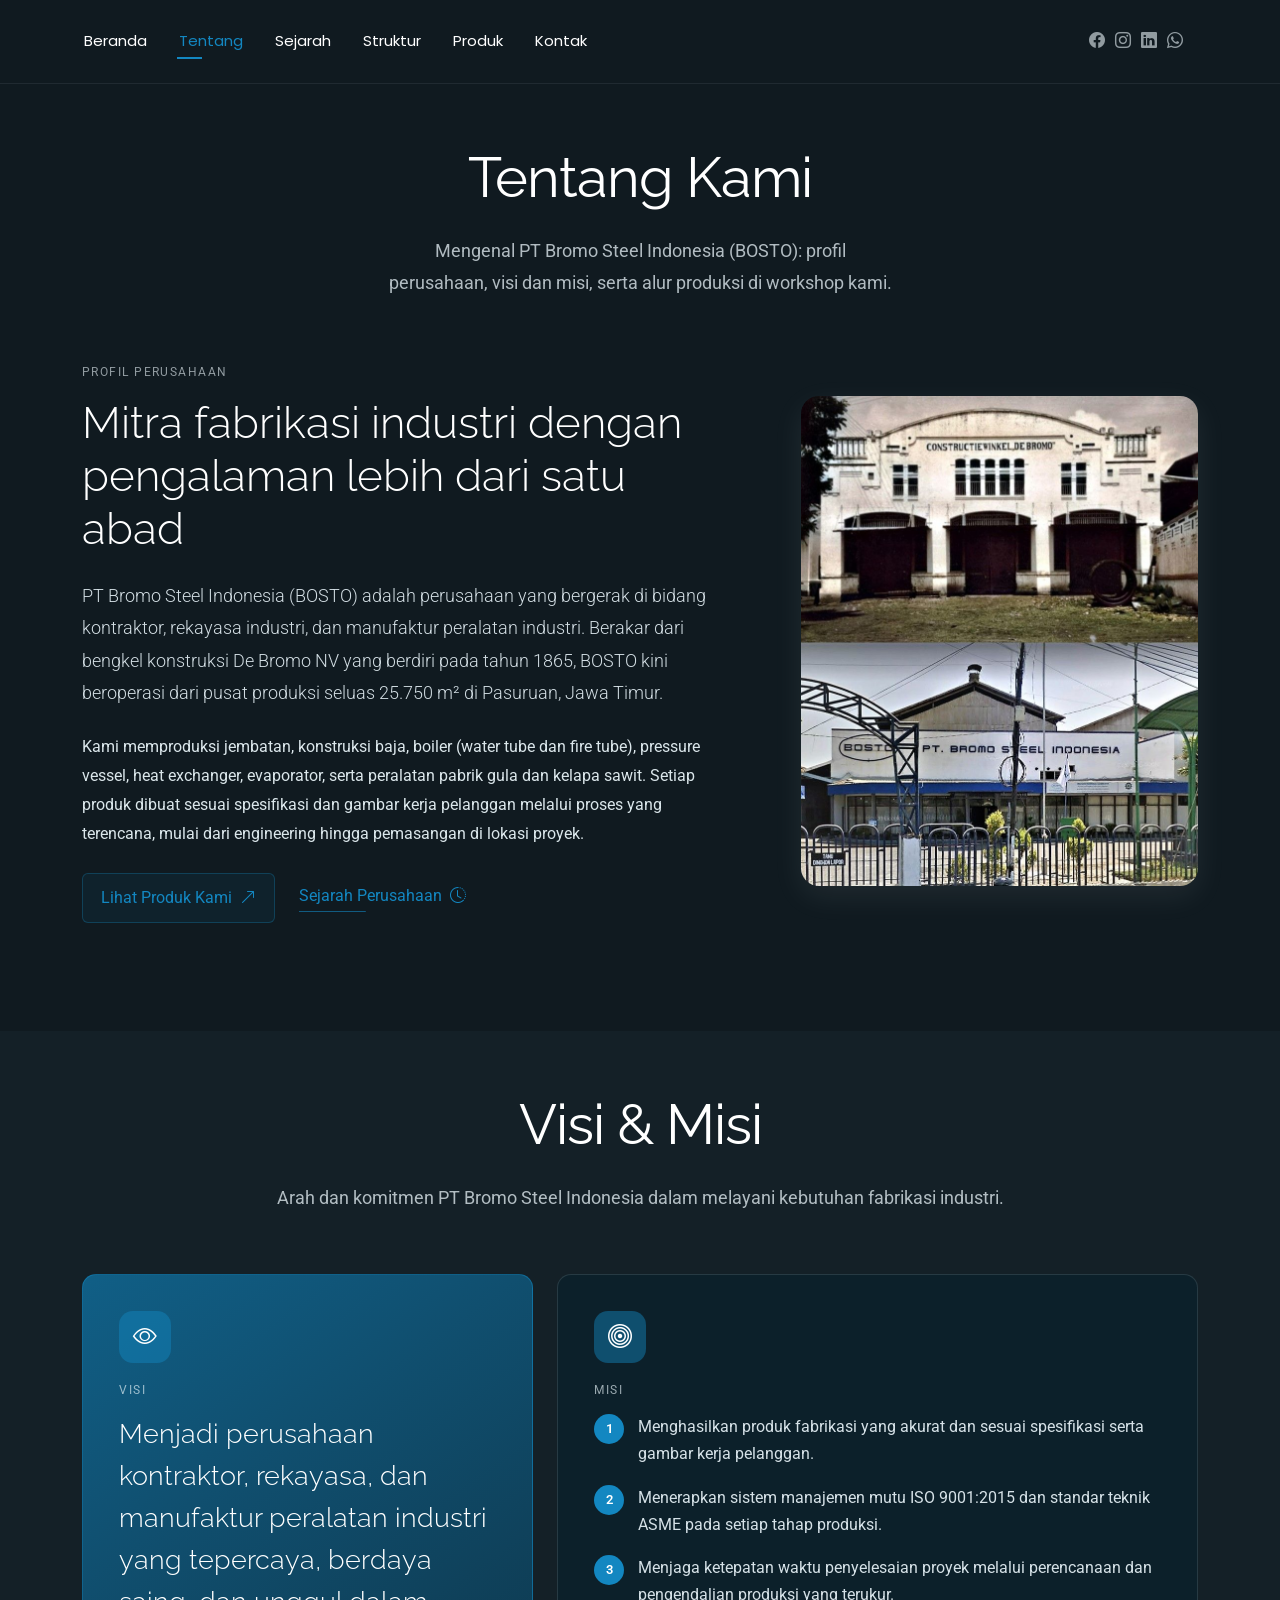
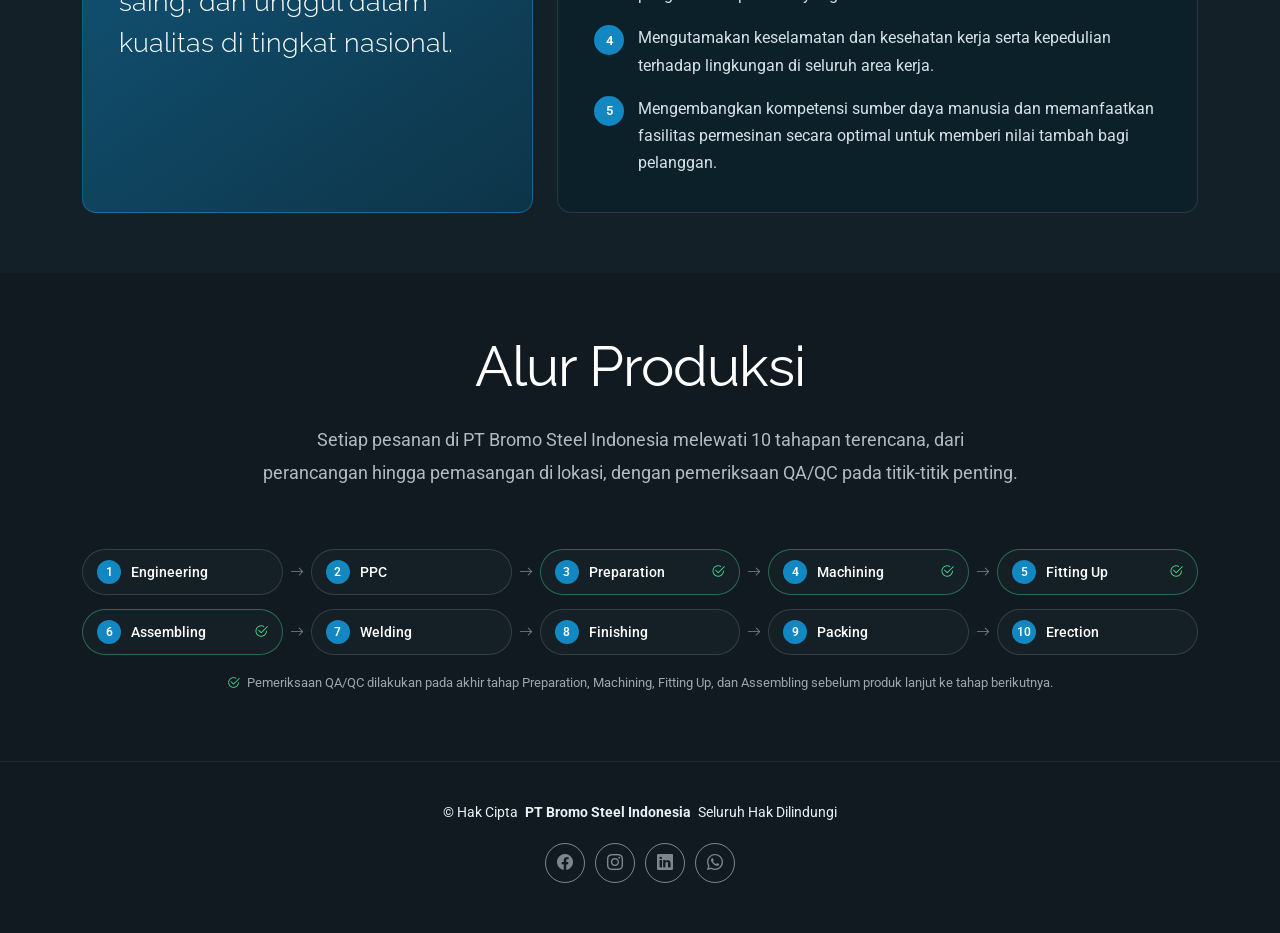
==== about.html @ e40505d0 "Initial commit" ====
<!DOCTYPE html>
<html lang="id">

<head>
  <meta charset="utf-8">
  <meta content="width=device-width, initial-scale=1.0" name="viewport">
  <title>PT Bromo Steel Indonesia (BOSTO)</title>
  <meta name="description" content="Tentang PT Bromo Steel Indonesia (BOSTO): profil perusahaan, visi dan misi, serta alur produksi fabrikasi industri di Pasuruan, Jawa Timur.">
  <meta name="keywords" content="PT Bromo Steel Indonesia, BOSTO, fabrikasi, boiler, pressure vessel, konstruksi baja, Pasuruan">

  <!-- Favicons -->
  <link href="assets/img/logo1.png" rel="icon">
  <link href="assets/img/logo2.png" rel="apple-touch-icon">

  <!-- Fonts -->
  <link href="https://fonts.googleapis.com" rel="preconnect">
  <link href="https://fonts.gstatic.com" rel="preconnect" crossorigin>
  <link href="https://fonts.googleapis.com/css2?family=Roboto:ital,wght@0,100;0,300;0,400;0,500;0,700;0,900;1,100;1,300;1,400;1,500;1,700;1,900&family=Poppins:ital,wght@0,100;0,200;0,300;0,400;0,500;0,600;0,700;0,800;0,900;1,100;1,200;1,300;1,400;1,500;1,600;1,700;1,800;1,900&family=Raleway:ital,wght@0,100;0,200;0,300;0,400;0,500;0,600;0,700;0,800;0,900;1,100;1,200;1,300;1,400;1,500;1,600;1,700;1,800;1,900&display=swap" rel="stylesheet">

  <!-- Vendor CSS Files -->
  <link href="assets/vendor/bootstrap/css/bootstrap.min.css" rel="stylesheet">
  <link href="assets/vendor/bootstrap-icons/bootstrap-icons.css" rel="stylesheet">
  <link href="assets/vendor/aos/aos.css" rel="stylesheet">
  <link href="assets/vendor/swiper/swiper-bundle.min.css" rel="stylesheet">
  <link href="assets/vendor/glightbox/css/glightbox.min.css" rel="stylesheet">

  <!-- Main CSS File -->
  <link href="assets/css/main.css" rel="stylesheet">

  <!-- =======================================================
  * Template Name: FolioOne
  * Template URL: https://bootstrapmade.com/folioone-bootstrap-portfolio-website-template/
  * Updated: Aug 23 2025 with Bootstrap v5.3.7
  * Author: BootstrapMade.com
  * License: https://bootstrapmade.com/license/
  ======================================================== -->
</head>

<body class="about-page">

  <header id="header" class="header d-flex align-items-center light-background sticky-top">
    <div class="container position-relative d-flex align-items-center justify-content-between">

      <!-- <a href="index.html" class="logo d-flex align-items-center me-auto me-xl-0">
      <img src="assets/img/logo.webp" alt="">
      <h1 class="sitename">FolioOne</h1> 
    </a> -->

      <nav id="navmenu" class="navmenu">
        <ul>
          <li><a href="index.html" >Beranda</a></li>
          <li><a href="about.html"class="active">Tentang</a></li>
           <li><a href="resume.html">Sejarah</a></li>
          <li><a href="services.html">Struktur</a></li>
          <li><a href="portfolio.html">Produk</a></li>
          <li><a href="contact.html">Kontak</a></li>
        </ul>
        <i class="mobile-nav-toggle d-xl-none bi bi-list"></i>
      </nav>

      <div class="header-social-links">
        <a href="https://www.facebook.com/ptbosto/?locale=id_ID" target="_blank" rel="noopener"><i class="bi bi-facebook"></i></a>
        <a href="https://www.instagram.com/ptbosto/" target="_blank" rel="noopener"><i class="bi bi-instagram"></i></a>
        <a href="https://www.linkedin.com/company/pt-boma-bisma-indra/home/" target="_blank" rel="noopener"><i class="bi bi-linkedin"></i></a>
        <a href="https://wa.me/62895363487287" target="_blank" rel="noopener"><i class="bi bi-whatsapp"></i></a>
      </div>

    </div>
  </header>

  <main class="main">

    <!-- ======================= TENTANG PERUSAHAAN ======================= -->
    <section id="about" class="about section">

      <!-- Section Title -->
      <div class="container section-title" data-aos="fade-up">
        <h2>Tentang Kami</h2>
        <p>Mengenal PT Bromo Steel Indonesia (BOSTO): profil perusahaan, visi dan misi, serta alur produksi di workshop kami.</p>
      </div><!-- End Section Title -->

      <div class="container" data-aos="fade-up" data-aos-delay="100">

        <!-- Deskripsi Singkat Perusahaan -->
        <div class="row align-items-center justify-content-between gy-5 mb-5">
          <div class="col-lg-7" data-aos="fade-right" data-aos-delay="150">
            <div class="intro-content">
              <span class="eyebrow">Profil Perusahaan</span>
              <h2 class="headline">Mitra fabrikasi industri dengan pengalaman lebih dari satu abad</h2>
              <p class="lead">
                PT Bromo Steel Indonesia (BOSTO) adalah perusahaan yang bergerak di bidang kontraktor, rekayasa industri, dan manufaktur peralatan industri. Berakar dari bengkel konstruksi De Bromo NV yang berdiri pada tahun 1865, BOSTO kini beroperasi dari pusat produksi seluas 25.750 m² di Pasuruan, Jawa Timur.
              </p>
              <p>
                Kami memproduksi jembatan, konstruksi baja, boiler (water tube dan fire tube), pressure vessel, heat exchanger, evaporator, serta peralatan pabrik gula dan kelapa sawit. Setiap produk dibuat sesuai spesifikasi dan gambar kerja pelanggan melalui proses yang terencana, mulai dari engineering hingga pemasangan di lokasi proyek.
              </p>

              <div class="cta-group">
                <a href="portfolio.html" class="btn-ghost">
                  Lihat Produk Kami <i class="bi bi-arrow-up-right"></i>
                </a>
                <a href="resume.html" class="link-underline">
                  Sejarah Perusahaan <i class="bi bi-clock-history"></i>
                </a>
              </div>
            </div>
          </div>

          <div class="col-lg-5" data-aos="zoom-in" data-aos-delay="250">
            <figure class="profile-figure text-center text-lg-end">
              <img src="assets/img/PT BOSTO.jpg" alt="Gedung PT Bromo Steel Indonesia dahulu (Constructiewinkel De Bromo) dan saat ini" class="img-fluid profile-photo">
            </figure>
          </div>
        </div>
        <!-- End Deskripsi Singkat -->

      </div>

    </section><!-- /Tentang Perusahaan -->


    <!-- ======================= VISI & MISI ======================= -->
    <section id="visi-misi" class="visi-misi section light-background">

      <!-- Section Title -->
      <div class="container section-title" data-aos="fade-up">
        <h2>Visi &amp; Misi</h2>
        <p>Arah dan komitmen PT Bromo Steel Indonesia dalam melayani kebutuhan fabrikasi industri.</p>
      </div><!-- End Section Title -->

      <div class="container" data-aos="fade-up" data-aos-delay="100">
        <div class="row g-4 align-items-stretch">

          <!-- Visi -->
          <div class="col-lg-5" data-aos="fade-right" data-aos-delay="150">
            <div class="vm-card vm-vision h-100">
              <div class="vm-icon"><i class="bi bi-eye"></i></div>
              <span class="vm-label">Visi</span>
              <p class="vm-vision-text">
                Menjadi perusahaan kontraktor, rekayasa, dan manufaktur peralatan industri yang tepercaya, berdaya saing, dan unggul dalam kualitas di tingkat nasional.
              </p>
            </div>
          </div>

          <!-- Misi -->
          <div class="col-lg-7" data-aos="fade-left" data-aos-delay="200">
            <div class="vm-card vm-mission h-100">
              <div class="vm-icon"><i class="bi bi-bullseye"></i></div>
              <span class="vm-label">Misi</span>
              <ol class="vm-list">
                <li>
                  <span class="vm-num">1</span>
                  <p>Menghasilkan produk fabrikasi yang akurat dan sesuai spesifikasi serta gambar kerja pelanggan.</p>
                </li>
                <li>
                  <span class="vm-num">2</span>
                  <p>Menerapkan sistem manajemen mutu ISO 9001:2015 dan standar teknik ASME pada setiap tahap produksi.</p>
                </li>
                <li>
                  <span class="vm-num">3</span>
                  <p>Menjaga ketepatan waktu penyelesaian proyek melalui perencanaan dan pengendalian produksi yang terukur.</p>
                </li>
                <li>
                  <span class="vm-num">4</span>
                  <p>Mengutamakan keselamatan dan kesehatan kerja serta kepedulian terhadap lingkungan di seluruh area kerja.</p>
                </li>
                <li>
                  <span class="vm-num">5</span>
                  <p>Mengembangkan kompetensi sumber daya manusia dan memanfaatkan fasilitas permesinan secara optimal untuk memberi nilai tambah bagi pelanggan.</p>
                </li>
              </ol>
            </div>
          </div>

        </div>
      </div>

    </section><!-- /Visi & Misi -->


    <!-- ======================= ALUR PRODUKSI ======================= -->
    <section id="alur-produksi" class="alur-produksi section">

      <!-- Section Title -->
      <div class="container section-title" data-aos="fade-up">
        <h2>Alur Produksi</h2>
        <p>Setiap pesanan di PT Bromo Steel Indonesia melewati 10 tahapan terencana, dari perancangan hingga pemasangan di lokasi, dengan pemeriksaan QA/QC pada titik-titik penting.</p>
      </div><!-- End Section Title -->

      <div class="container" data-aos="fade-up" data-aos-delay="100">

        <!-- Ringkasan alur -->
        <ol class="flow-strip" aria-label="Ringkasan alur produksi">
          <li><span>1</span> Engineering</li>
          <li><span>2</span> PPC</li>
          <li class="qc"><span>3</span> Preparation <i class="bi bi-check2-circle" title="Diperiksa QA/QC"></i></li>
          <li class="qc"><span>4</span> Machining <i class="bi bi-check2-circle" title="Diperiksa QA/QC"></i></li>
          <li class="qc"><span>5</span> Fitting Up <i class="bi bi-check2-circle" title="Diperiksa QA/QC"></i></li>
          <li class="qc"><span>6</span> Assembling <i class="bi bi-check2-circle" title="Diperiksa QA/QC"></i></li>
          <li><span>7</span> Welding</li>
          <li><span>8</span> Finishing</li>
          <li><span>9</span> Packing</li>
          <li><span>10</span> Erection</li>
        </ol>
        <p class="flow-legend"><i class="bi bi-check2-circle"></i> Pemeriksaan QA/QC dilakukan pada akhir tahap Preparation, Machining, Fitting Up, dan Assembling sebelum produk lanjut ke tahap berikutnya.</p>



      </div>

    </section><!-- /Alur Produksi -->


  </main>

  <footer id="footer" class="footer">

    <div class="container">
      <div class="copyright text-center ">
        <p>© <span>Hak Cipta</span> <strong class="px-1 sitename">PT Bromo Steel Indonesia</strong> <span>Seluruh Hak Dilindungi<br></span></p>
      </div>
     <div class="social-links d-flex justify-content-center">
        <a href="https://www.facebook.com/ptbosto/?locale=id_ID" target="_blank" rel="noopener"><i class="bi bi-facebook"></i></a>
        <a href="https://www.instagram.com/ptbosto/" target="_blank" rel="noopener"><i class="bi bi-instagram"></i></a>
        <a href="https://www.linkedin.com/company/pt-boma-bisma-indra/home/" target="_blank" rel="noopener"><i class="bi bi-linkedin"></i></a>
        <a href="https://wa.me/62895363487287" target="_blank" rel="noopener"><i class="bi bi-whatsapp"></i></a>
</div>

      </div>
      <div class="credits">
        <!-- All the links in the footer should remain intact. -->
        <!-- You can delete the links only if you've purchased the pro version. -->
        <!-- Licensing information: https://bootstrapmade.com/license/ -->
        <!-- Purchase the pro version with working PHP/AJAX contact form: [buy-url] -->
            </div>
  </footer>

  <!-- Scroll Top -->
  <a href="#" id="scroll-top" class="scroll-top d-flex align-items-center justify-content-center"><i class="bi bi-arrow-up-short"></i></a>

  <!-- Preloader -->
  <div id="preloader"></div>

  <!-- Vendor JS Files -->
  <script src="assets/vendor/bootstrap/js/bootstrap.bundle.min.js"></script>
  <script src="assets/vendor/php-email-form/validate.js"></script>
  <script src="assets/vendor/aos/aos.js"></script>
  <script src="assets/vendor/typed.js/typed.umd.js"></script>
  <script src="assets/vendor/waypoints/noframework.waypoints.js"></script>
  <script src="assets/vendor/purecounter/purecounter_vanilla.js"></script>
  <script src="assets/vendor/swiper/swiper-bundle.min.js"></script>
  <script src="assets/vendor/imagesloaded/imagesloaded.pkgd.min.js"></script>
  <script src="assets/vendor/isotope-layout/isotope.pkgd.min.js"></script>
  <script src="assets/vendor/glightbox/js/glightbox.min.js"></script>

  <!-- Main JS File -->
  <script src="assets/js/main.js"></script>

</body>

</html>
---- assets/css/main.css ----
/**
* Template Name: FolioOne
* Template URL: https://bootstrapmade.com/folioone-bootstrap-portfolio-website-template/
* Updated: Aug 23 2025 with Bootstrap v5.3.7
* Author: BootstrapMade.com
* License: https://bootstrapmade.com/license/
*/

/*--------------------------------------------------------------
# Font & Color Variables
# Help: https://bootstrapmade.com/color-system/
--------------------------------------------------------------*/
/* Fonts */
:root {
  --default-font: "Roboto",  system-ui, -apple-system, "Segoe UI", Roboto, "Helvetica Neue", Arial, "Noto Sans", "Liberation Sans", sans-serif, "Apple Color Emoji", "Segoe UI Emoji", "Segoe UI Symbol", "Noto Color Emoji";
  --heading-font: "Raleway",  sans-serif;
  --nav-font: "Poppins",  sans-serif;
}

/* Global Colors - The following color variables are used throughout the website. Updating them here will change the color scheme of the entire website */
:root { 
  --background-color: #101a20; /* Background color for the entire website, including individual sections */
  --default-color: #e7f2f7; /* Default color used for the majority of the text content across the entire website */
  --heading-color: #ffffff; /* Color for headings, subheadings and title throughout the website */
  --accent-color: #1387c1; /* Accent color that represents your brand on the website. It's used for buttons, links, and other elements that need to stand out */
  --surface-color: #141f26; /* The surface color is used as a background of boxed elements within sections, such as cards, icon boxes, or other elements that require a visual separation from the global background. */
  --contrast-color: #ffffff; /* Contrast color for text, ensuring readability against backgrounds of accent, heading, or default colors. */
}

/* Nav Menu Colors - The following color variables are used specifically for the navigation menu. They are separate from the global colors to allow for more customization options */
:root {
  --nav-color: #ffffff;  /* The default color of the main navmenu links */
  --nav-hover-color: #1387c1; /* Applied to main navmenu links when they are hovered over or active */
  --nav-mobile-background-color: #213642; /* Used as the background color for mobile navigation menu */
  --nav-dropdown-background-color: #051117; /* Used as the background color for dropdown items that appear when hovering over primary navigation items */
  --nav-dropdown-color: #e7f2f7; /* Used for navigation links of the dropdown items in the navigation menu. */
  --nav-dropdown-hover-color: #1387c1; /* Similar to --nav-hover-color, this color is applied to dropdown navigation links when they are hovered over. */
}

/* Color Presets - These classes override global colors when applied to any section or element, providing reuse of the sam color scheme. */

.light-background {
  --background-color: #142027;
  --surface-color: #325264;
}

.dark-background {
  --background-color: #0b1419;
  --default-color: #ffffff;
  --heading-color: #ffffff;
  --surface-color: #252525;
  --contrast-color: #ffffff;
}

/* Smooth scroll */
:root {
  scroll-behavior: smooth;
}

/*--------------------------------------------------------------
# General Styling & Shared Classes
--------------------------------------------------------------*/
body {
  color: var(--default-color);
  background-color: var(--background-color);
  font-family: var(--default-font);
}

a {
  color: var(--accent-color);
  text-decoration: none;
  transition: 0.3s;
}

a:hover {
  color: color-mix(in srgb, var(--accent-color), transparent 25%);
  text-decoration: none;
}

h1,
h2,
h3,
h4,
h5,
h6 {
  color: var(--heading-color);
  font-family: var(--heading-font);
}

/* PHP Email Form Messages
------------------------------*/
.php-email-form .error-message {
  display: none;
  background: #df1529;
  color: #ffffff;
  text-align: left;
  padding: 15px;
  margin-bottom: 24px;
  font-weight: 600;
}

.php-email-form .sent-message {
  display: none;
  color: #ffffff;
  background: #059652;
  text-align: center;
  padding: 15px;
  margin-bottom: 24px;
  font-weight: 600;
}

.php-email-form .loading {
  display: none;
  background: var(--surface-color);
  text-align: center;
  padding: 15px;
  margin-bottom: 24px;
}

.php-email-form .loading:before {
  content: "";
  display: inline-block;
  border-radius: 50%;
  width: 24px;
  height: 24px;
  margin: 0 10px -6px 0;
  border: 3px solid var(--accent-color);
  border-top-color: var(--surface-color);
  animation: php-email-form-loading 1s linear infinite;
}

@keyframes php-email-form-loading {
  0% {
    transform: rotate(0deg);
  }

  100% {
    transform: rotate(360deg);
  }
}

/*--------------------------------------------------------------
# Global Header
--------------------------------------------------------------*/
.header {
  --background-color: rgba(255, 255, 255, 0);
  color: var(--default-color);
  background-color: var(--background-color);
  padding: 15px 0;
  transition: all 0.5s;
  z-index: 997;
  border-bottom: 1px solid color-mix(in srgb, var(--default-color), transparent 92%);
}

.header .logo {
  line-height: 1;
}

.header .logo img {
  max-height: 36px;
  margin-right: 8px;
}

.header .logo h1 {
  font-size: 32px;
  margin: 0;
  font-weight: 400;
  color: var(--heading-color);
}

.header .header-social-links {
  padding-right: 15px;
}

.header .header-social-links a {
  color: color-mix(in srgb, var(--default-color), transparent 40%);
  padding-left: 6px;
  display: inline-block;
  transition: 0.3s;
  font-size: 16px;
}

.header .header-social-links a:hover {
  color: var(--default-color);
}

.header .header-social-links a i {
  line-height: 0px;
}

@media (max-width: 1200px) {
  .header .logo {
    order: 1;
  }

  .header .header-social-links {
    order: 2;
  }

  .header .navmenu {
    order: 3;
  }
}

/* Global Header on Scroll
------------------------------*/
.scrolled .header {
  --background-color: rgba(16, 26, 32, 0.9);
}

/*--------------------------------------------------------------
# Navigation Menu
--------------------------------------------------------------*/
/* Desktop Navigation */
@media (min-width: 1200px) {
  .navmenu {
    padding: 0;
  }

  .navmenu ul {
    margin: 0;
    padding: 0;
    display: flex;
    list-style: none;
    align-items: center;
  }

  .navmenu li {
    position: relative;
  }

  .navmenu>ul>li {
    white-space: nowrap;
    padding: 15px 28px 15px 0;
  }

  .navmenu>ul>li:last-child {
    padding-right: 0;
  }

  .navmenu a,
  .navmenu a:focus {
    color: var(--nav-color);
    font-size: 15px;
    padding: 0 2px;
    font-family: var(--nav-font);
    font-weight: 400;
    display: flex;
    align-items: center;
    justify-content: space-between;
    white-space: nowrap;
    transition: 0.3s;
    position: relative;
  }

  .navmenu a i,
  .navmenu a:focus i {
    font-size: 12px;
    line-height: 0;
    margin-left: 5px;
    transition: 0.3s;
  }

  .navmenu>ul>li>a:before {
    content: "";
    position: absolute;
    height: 2px;
    bottom: -6px;
    left: 0;
    background-color: var(--nav-hover-color);
    visibility: hidden;
    width: 0px;
    transition: all 0.3s ease-in-out 0s;
  }

  .navmenu a:hover:before,
  .navmenu li:hover>a:before,
  .navmenu .active:before {
    visibility: visible;
    width: 25px;
  }

  .navmenu li:hover>a,
  .navmenu .active,
  .navmenu .active:focus {
    color: var(--nav-hover-color);
  }

  .navmenu .dropdown ul {
    margin: 0;
    padding: 10px 0;
    background: var(--nav-dropdown-background-color);
    display: block;
    position: absolute;
    visibility: hidden;
    left: -5px;
    top: 130%;
    opacity: 0;
    transition: 0.3s;
    border-radius: 4px;
    z-index: 99;
    box-shadow: 0px 0px 30px rgba(0, 0, 0, 0.1);
  }

  .navmenu .dropdown ul li {
    min-width: 200px;
  }

  .navmenu .dropdown ul a {
    padding: 10px 20px;
    font-size: 15px;
    text-transform: none;
    color: var(--nav-dropdown-color);
  }

  .navmenu .dropdown ul a i {
    font-size: 12px;
  }

  .navmenu .dropdown ul a:hover,
  .navmenu .dropdown ul .active:hover,
  .navmenu .dropdown ul li:hover>a {
    color: var(--nav-dropdown-hover-color);
  }

  .navmenu .dropdown:hover>ul {
    opacity: 1;
    top: 100%;
    visibility: visible;
  }

  .navmenu .dropdown .dropdown ul {
    top: 0;
    left: -90%;
    visibility: hidden;
  }

  .navmenu .dropdown .dropdown:hover>ul {
    opacity: 1;
    top: 0;
    left: -100%;
    visibility: visible;
  }
}

/* Mobile Navigation */
@media (max-width: 1199px) {
  .mobile-nav-toggle {
    color: var(--nav-color);
    font-size: 28px;
    line-height: 0;
    margin-right: 10px;
    cursor: pointer;
    transition: color 0.3s;
  }

  .navmenu {
    padding: 0;
    z-index: 9997;
  }

  .navmenu ul {
    display: none;
    list-style: none;
    position: absolute;
    inset: 60px 20px 20px 20px;
    padding: 10px 0;
    margin: 0;
    border-radius: 6px;
    background-color: var(--nav-mobile-background-color);
    border: 1px solid color-mix(in srgb, var(--default-color), transparent 90%);
    box-shadow: none;
    overflow-y: auto;
    transition: 0.3s;
    z-index: 9998;
  }

  .navmenu a,
  .navmenu a:focus {
    color: var(--nav-dropdown-color);
    padding: 10px 20px;
    font-family: var(--nav-font);
    font-size: 17px;
    font-weight: 500;
    display: flex;
    align-items: center;
    justify-content: space-between;
    white-space: nowrap;
    transition: 0.3s;
  }

  .navmenu a i,
  .navmenu a:focus i {
    font-size: 12px;
    line-height: 0;
    margin-left: 5px;
    width: 30px;
    height: 30px;
    display: flex;
    align-items: center;
    justify-content: center;
    border-radius: 50%;
    transition: 0.3s;
    background-color: color-mix(in srgb, var(--accent-color), transparent 90%);
  }

  .navmenu a i:hover,
  .navmenu a:focus i:hover {
    background-color: var(--accent-color);
    color: var(--contrast-color);
  }

  .navmenu a:hover,
  .navmenu .active,
  .navmenu .active:focus {
    color: var(--nav-dropdown-hover-color);
  }

  .navmenu .active i,
  .navmenu .active:focus i {
    background-color: var(--accent-color);
    color: var(--contrast-color);
    transform: rotate(180deg);
  }

  .navmenu .dropdown ul {
    position: static;
    display: none;
    z-index: 99;
    padding: 10px 0;
    margin: 10px 20px;
    background-color: var(--nav-dropdown-background-color);
    transition: all 0.5s ease-in-out;
  }

  .navmenu .dropdown ul ul {
    background-color: rgba(33, 37, 41, 0.1);
  }

  .navmenu .dropdown>.dropdown-active {
    display: block;
    background-color: rgba(33, 37, 41, 0.03);
  }

  .mobile-nav-active {
    overflow: hidden;
  }

  .mobile-nav-active .mobile-nav-toggle {
    color: #fff;
    position: absolute;
    font-size: 32px;
    top: 15px;
    right: 15px;
    margin-right: 0;
    z-index: 9999;
  }

  .mobile-nav-active .navmenu {
    position: fixed;
    overflow: hidden;
    inset: 0;
    background: rgba(33, 37, 41, 0.8);
    transition: 0.3s;
  }

  .mobile-nav-active .navmenu>ul {
    display: block;
  }
}

/*--------------------------------------------------------------
# Global Footer
--------------------------------------------------------------*/
.footer {
  color: var(--default-color);
  background-color: var(--background-color);
  font-size: 14px;
  padding: 40px 0;
  position: relative;
  border-top: 1px solid color-mix(in srgb, var(--default-color), transparent 92%);
}

.footer .copyright p {
  margin-bottom: 0;
}

.footer .social-links {
  margin-top: 20px;
}

.footer .social-links a {
  display: flex;
  align-items: center;
  justify-content: center;
  width: 40px;
  height: 40px;
  border-radius: 50%;
  border: 1px solid color-mix(in srgb, var(--default-color), transparent 50%);
  font-size: 16px;
  color: color-mix(in srgb, var(--default-color), transparent 50%);
  margin: 0 5px;
  transition: 0.3s;
}

.footer .social-links a:hover {
  color: var(--accent-color);
  border-color: var(--accent-color);
}

.footer .credits {
  margin-top: 10px;
  font-size: 13px;
  text-align: center;
}

/*--------------------------------------------------------------
# Preloader
--------------------------------------------------------------*/
#preloader {
  position: fixed;
  inset: 0;
  z-index: 9999;
  overflow: hidden;
  background-color: var(--background-color);
  transition: all 0.6s ease-out;
  width: 100%;
  height: 100vh;
}

#preloader:before,
#preloader:after {
  content: "";
  position: absolute;
  border: 4px solid var(--accent-color);
  border-radius: 50%;
  animation: animate-preloader 2s cubic-bezier(0, 0.2, 0.8, 1) infinite;
}

#preloader:after {
  animation-delay: -0.5s;
}

@keyframes animate-preloader {
  0% {
    width: 10px;
    height: 10px;
    top: calc(50% - 5px);
    left: calc(50% - 5px);
    opacity: 1;
  }

  100% {
    width: 72px;
    height: 72px;
    top: calc(50% - 36px);
    left: calc(50% - 36px);
    opacity: 0;
  }
}

/*--------------------------------------------------------------
# Scroll Top Button
--------------------------------------------------------------*/
.scroll-top {
  position: fixed;
  visibility: hidden;
  opacity: 0;
  right: 15px;
  bottom: -15px;
  z-index: 99999;
  background-color: var(--accent-color);
  width: 44px;
  height: 44px;
  border-radius: 50px;
  transition: all 0.4s;
}

.scroll-top i {
  font-size: 24px;
  color: var(--contrast-color);
  line-height: 0;
}

.scroll-top:hover {
  background-color: color-mix(in srgb, var(--accent-color), transparent 20%);
  color: var(--contrast-color);
}

.scroll-top.active {
  visibility: visible;
  opacity: 1;
  bottom: 15px;
}

/*--------------------------------------------------------------
# Disable aos animation delay on mobile devices
--------------------------------------------------------------*/
@media screen and (max-width: 768px) {
  [data-aos-delay] {
    transition-delay: 0 !important;
  }
}

/*--------------------------------------------------------------
# Global Page Titles & Breadcrumbs
--------------------------------------------------------------*/
.page-title {
  color: var(--default-color);
  background-color: var(--background-color);
  position: relative;
}

.page-title .heading {
  padding: 80px 0;
  border-top: 1px solid color-mix(in srgb, var(--default-color), transparent 90%);
}

.page-title .heading h1 {
  font-size: 38px;
  font-weight: 700;
}

.page-title nav {
  background-color: color-mix(in srgb, var(--default-color), transparent 96%);
  padding: 20px 0;
}

.page-title nav ol {
  display: flex;
  flex-wrap: wrap;
  list-style: none;
  padding: 0;
  margin: 0;
  font-size: 16px;
  font-weight: 400;
}

.page-title nav ol li+li {
  padding-left: 10px;
}

.page-title nav ol li+li::before {
  content: "/";
  display: inline-block;
  padding-right: 10px;
  color: color-mix(in srgb, var(--default-color), transparent 70%);
}

/*--------------------------------------------------------------
# Global Sections
--------------------------------------------------------------*/
section,
.section {
  color: var(--default-color);
  background-color: var(--background-color);
  padding: 60px 0;
  scroll-margin-top: 100px;
  overflow: clip;
}

@media (max-width: 1199px) {

  section,
  .section {
    scroll-margin-top: 66px;
  }
}

/*--------------------------------------------------------------
# Global Section Titles
--------------------------------------------------------------*/
.section-title {
  text-align: center;
  padding-bottom: 60px;
  position: relative;
}

.section-title h2 {
  font-size: 3.5rem;
  font-weight: 400;
  line-height: 1.2;
  color: var(--heading-color);
  margin-bottom: 1.5rem;
  letter-spacing: -1px;
}

@media (max-width: 768px) {
  .section-title h2 {
    font-size: 2.5rem;
  }
}

.section-title p {
  font-size: 1.125rem;
  line-height: 1.8;
  color: color-mix(in srgb, var(--default-color), transparent 25%);
  max-width: 900px;
  margin: 0 auto;
  text-wrap: balance;
}

/*--------------------------------------------------------------
# Hero Section
--------------------------------------------------------------*/
.hero {
  padding: 80px 0;
  min-height: 100vh;
  display: flex;
  align-items: center;
}

.hero .hero-content h1 {
  font-size: 3.5rem;
  font-weight: 700;
  margin-bottom: 1rem;
  line-height: 1.2;
}

.hero .hero-content h1 .highlight {
  color: var(--accent-color);
  position: relative;
}

.hero .hero-content h1 .highlight::after {
  content: "";
  position: absolute;
  bottom: 0;
  left: 0;
  width: 100%;
  height: 3px;
  background: linear-gradient(90deg, var(--accent-color), color-mix(in srgb, var(--accent-color), transparent 50%));
  border-radius: 2px;
}

@media (max-width: 768px) {
  .hero .hero-content h1 {
    font-size: 2.5rem;
  }
}

.hero .hero-content h2 {
  font-size: 1.5rem;
  font-weight: 400;
  margin-bottom: 2rem;
  color: color-mix(in srgb, var(--default-color), transparent 20%);
}

.hero .hero-content h2 .typed {
  color: var(--accent-color);
  font-weight: 600;
}

@media (max-width: 768px) {
  .hero .hero-content h2 {
    font-size: 1.25rem;
  }
}

.hero .hero-content p {
  font-size: 1.1rem;
  line-height: 1.6;
  margin-bottom: 2.5rem;
  color: color-mix(in srgb, var(--default-color), transparent 30%);
}

.hero .hero-actions {
  display: flex;
  gap: 1rem;
  margin-bottom: 3rem;
}

.hero .hero-actions .btn {
  padding: 12px 30px;
  border-radius: 50px;
  font-weight: 600;
  text-decoration: none;
  transition: all 0.3s ease;
  border: 2px solid;
}

.hero .hero-actions .btn.btn-primary {
  background: var(--accent-color);
  color: var(--contrast-color);
  border-color: var(--accent-color);
}

.hero .hero-actions .btn.btn-primary:hover {
  background: color-mix(in srgb, var(--accent-color), black 15%);
  border-color: color-mix(in srgb, var(--accent-color), black 15%);
  transform: translateY(-2px);
}

.hero .hero-actions .btn.btn-outline {
  background: transparent;
  color: var(--accent-color);
  border-color: var(--accent-color);
}

.hero .hero-actions .btn.btn-outline:hover {
  transform: translateY(-2px);
}

@media (max-width: 576px) {
  .hero .hero-actions {
    flex-direction: column;
  }

  .hero .hero-actions .btn {
    text-align: center;
  }
}

.hero .social-links {
  display: flex;
  gap: 1rem;
}

.hero .social-links a {
  width: 45px;
  height: 45px;
  background: var(--surface-color);
  border-radius: 50%;
  display: flex;
  align-items: center;
  justify-content: center;
  color: var(--default-color);
  font-size: 1.2rem;
  transition: all 0.3s ease;
}

.hero .social-links a:hover {
  background: var(--accent-color);
  color: var(--contrast-color);
  transform: translateY(-3px);
  box-shadow: 0 8px 25px color-mix(in srgb, var(--accent-color), transparent 70%);
}

.hero .hero-image {
  position: relative;
}

.hero .hero-image .image-wrapper {
  position: relative;
  max-width: 450px;
  margin: 0 auto;
}

.hero .hero-image .image-wrapper img {
  border-radius: 20px;
  box-shadow: 0 5px 15px color-mix(in srgb, var(--default-color), transparent 95%);
  transition: transform 0.3s ease;
}

.hero .hero-image .image-wrapper img:hover {
  transform: scale(1.02);
}

.hero .hero-image .floating-elements {
  position: absolute;
  top: 0;
  left: 0;
  right: 0;
  bottom: 0;
  pointer-events: none;
}

.hero .hero-image .floating-elements .floating-card {
  position: absolute;
  background: var(--surface-color);
  padding: 15px 20px;
  border-radius: 15px;
  box-shadow: 0 10px 30px color-mix(in srgb, var(--default-color), transparent 90%);
  display: flex;
  align-items: center;
  gap: 10px;
  font-weight: 600;
  animation: float 3s ease-in-out infinite;
}

.hero .hero-image .floating-elements .floating-card i {
  font-size: 1.5rem;
  color: var(--accent-color);
}

.hero .hero-image .floating-elements .floating-card.design {
  top: 10%;
  right: -10%;
  animation-delay: 0s;
}

.hero .hero-image .floating-elements .floating-card.code {
  bottom: 30%;
  left: -15%;
  animation-delay: 1s;
}

.hero .hero-image .floating-elements .floating-card.creativity {
  top: 60%;
  right: -5%;
  animation-delay: 2s;
}

@media (max-width: 992px) {
  .hero .hero-image .floating-elements .floating-card {
    display: none;
  }
}

@keyframes float {

  0%,
  100% {
    transform: translateY(0px);
  }

  50% {
    transform: translateY(-10px);
  }
}

@media (max-width: 992px) {
  .hero .hero-content {
    text-align: center;
    margin-bottom: 3rem;
  }
}

/*--------------------------------------------------------------
# About Section
--------------------------------------------------------------*/
.about .intro-content .eyebrow {
  display: inline-block;
  letter-spacing: 0.12em;
  text-transform: uppercase;
  font-size: 12px;
  color: color-mix(in srgb, var(--default-color), transparent 40%);
  margin-bottom: 16px;
}

.about .intro-content .headline {
  font-family: var(--heading-font);
  font-weight: 300;
  line-height: 1.2;
  font-size: clamp(28px, 4vw, 44px);
  margin: 0 0 24px 0;
}

.about .intro-content .lead {
  font-size: 18px;
  line-height: 1.8;
  color: color-mix(in srgb, var(--default-color), transparent 10%);
  margin-bottom: 24px;
}

.about .intro-content p {
  line-height: 1.8;
  margin-bottom: 24px;
  color: color-mix(in srgb, var(--default-color), transparent 5%);
}

.about .intro-content .cta-group {
  display: flex;
  gap: 24px;
  align-items: center;
  margin-top: 24px;
}

.about .intro-content .cta-group .btn-ghost {
  display: inline-flex;
  align-items: center;
  gap: 8px;
  padding: 12px 18px;
  border-radius: 6px;
  color: var(--accent-color);
  background: color-mix(in srgb, var(--accent-color), transparent 92%);
  border: 1px solid color-mix(in srgb, var(--accent-color), transparent 70%);
  transition: 0.3s ease-in-out;
}

.about .intro-content .cta-group .btn-ghost:hover,
.about .intro-content .cta-group .btn-ghost:focus {
  color: var(--contrast-color);
  background: var(--accent-color);
  border-color: var(--accent-color);
  outline: none;
  box-shadow: 0 0 0 3px color-mix(in srgb, var(--accent-color), transparent 70%);
}

.about .intro-content .cta-group .link-underline {
  display: inline-flex;
  align-items: center;
  gap: 8px;
  position: relative;
  color: var(--accent-color);
  padding-bottom: 4px;
  transition: 0.3s ease-in-out;
}

.about .intro-content .cta-group .link-underline::after {
  content: "";
  position: absolute;
  left: 0;
  right: 0;
  bottom: 0;
  height: 1px;
  background: color-mix(in srgb, var(--accent-color), transparent 40%);
  transform: scaleX(0.4);
  transform-origin: left;
  transition: 0.3s ease-in-out;
}

.about .intro-content .cta-group .link-underline:hover,
.about .intro-content .cta-group .link-underline:focus {
  color: color-mix(in srgb, var(--accent-color), transparent 10%);
  outline: none;
}

.about .intro-content .cta-group .link-underline:hover::after,
.about .intro-content .cta-group .link-underline:focus::after {
  transform: scaleX(1);
}

.about .profile-figure {
  margin: 0;
}

.about .profile-figure .profile-photo {
  width: 88%;
  max-width: 440px;
  border-radius: 18px;
  box-shadow: 0 10px 30px color-mix(in srgb, var(--default-color), transparent 92%);
  transform: translateY(0);
  transition: transform 0.3s ease-in-out;
}

.about .profile-figure .profile-caption {
  margin-top: 24px;
  display: flex;
  align-items: center;
  justify-content: center;
}

.about .profile-figure .profile-caption .meta {
  font-size: 14px;
  color: color-mix(in srgb, var(--default-color), transparent 20%);
}

.about .profile-figure .profile-caption .meta .funfact {
  font-size: 13px;
  margin-top: 4px;
  color: color-mix(in srgb, var(--default-color), transparent 35%);
}

.about .profile-figure:hover .profile-photo {
  transform: translateY(-4px);
}

.about .skill-item {
  padding: 24px;
  border-radius: 6px;
  transition: 0.3s ease-in-out;
  background: color-mix(in srgb, var(--surface-color), var(--accent-color) 2%);
  border: 1px solid color-mix(in srgb, var(--default-color), transparent 88%);
  height: 100%;
}

.about .skill-item i {
  font-size: 24px;
  color: var(--accent-color);
  margin-bottom: 16px;
  display: inline-block;
}

.about .skill-item h3 {
  font-size: 16px;
  margin-bottom: 6px;
  font-weight: 500;
}

.about .skill-item p {
  margin: 0;
  font-size: 14px;
  color: color-mix(in srgb, var(--default-color), transparent 25%);
}

.about .skill-item:hover {
  transform: translateY(-3px);
  border-color: color-mix(in srgb, var(--accent-color), transparent 60%);
  box-shadow: 0 10px 30px color-mix(in srgb, var(--default-color), transparent 92%);
}

.about .timeline-item {
  position: relative;
  padding-left: 26px;
}

.about .timeline-item time {
  display: inline-block;
  font-size: 12px;
  letter-spacing: 0.08em;
  text-transform: uppercase;
  color: color-mix(in srgb, var(--default-color), transparent 45%);
  margin-bottom: 6px;
}

.about .timeline-item h4 {
  font-size: 18px;
  font-weight: 400;
  margin: 0 0 6px;
}

.about .timeline-item p {
  font-size: 14px;
  color: color-mix(in srgb, var(--default-color), transparent 25%);
  margin: 0;
}

.about .timeline-item .dot {
  position: absolute;
  left: 0;
  top: 4px;
  width: 10px;
  height: 10px;
  border-radius: 50%;
  background: var(--accent-color);
  box-shadow: 0 0 0 6px color-mix(in srgb, var(--accent-color), transparent 80%);
}

.about .personal-quote {
  padding: 24px 0;
}

.about .personal-quote p {
  font-family: var(--heading-font);
  font-weight: 300;
  font-size: clamp(20px, 3vw, 28px);
  line-height: 1.5;
  color: color-mix(in srgb, var(--default-color), transparent 5%);
  margin: 0 auto;
  max-width: 800px;
}

.about .fact-pill {
  display: flex;
  align-items: center;
  justify-content: center;
  gap: 10px;
  padding: 10px 14px;
  border-radius: 999px;
  border: 1px solid color-mix(in srgb, var(--default-color), transparent 85%);
  background: var(--surface-color);
  color: color-mix(in srgb, var(--default-color), transparent 10%);
  transition: 0.3s ease-in-out;
}

.about .fact-pill i {
  color: var(--accent-color);
}

.about .fact-pill span {
  font-size: 14px;
}

.about .fact-pill:hover {
  transform: translateY(-2px);
  border-color: color-mix(in srgb, var(--accent-color), transparent 60%);
  box-shadow: 0 10px 30px color-mix(in srgb, var(--default-color), transparent 92%);
}

.about .fact-pill:focus-within {
  box-shadow: 0 0 0 3px color-mix(in srgb, var(--accent-color), transparent 70%);
}

@media (max-width: 992px) {
  .about .profile-figure {
    text-align: center !important;
  }

  .about .profile-figure .profile-photo {
    width: 72%;
  }

  .about .intro-content .cta-group {
    flex-wrap: wrap;
  }
}

@media (max-width: 576px) {
  .about .profile-figure .profile-photo {
    width: 100%;
  }
}

/*--------------------------------------------------------------
# About Page: Visi & Misi
--------------------------------------------------------------*/
.visi-misi .vm-card {
  position: relative;
  padding: 36px;
  border-radius: 14px;
  border: 1px solid color-mix(in srgb, var(--default-color), transparent 88%);
  background: color-mix(in srgb, var(--accent-color), #0b1419 90%);
  transition: 0.3s ease-in-out;
}

.visi-misi .vm-card:hover {
  transform: translateY(-4px);
  border-color: color-mix(in srgb, var(--accent-color), transparent 55%);
}

.visi-misi .vm-vision {
  background: linear-gradient(145deg, color-mix(in srgb, var(--accent-color), #0b1419 35%), color-mix(in srgb, var(--accent-color), #0b1419 72%));
  border-color: color-mix(in srgb, var(--accent-color), transparent 50%);
}

.visi-misi .vm-icon {
  width: 52px;
  height: 52px;
  border-radius: 14px;
  display: flex;
  align-items: center;
  justify-content: center;
  font-size: 24px;
  margin-bottom: 18px;
  color: var(--contrast-color);
  background: color-mix(in srgb, var(--accent-color), transparent 55%);
}

.visi-misi .vm-label {
  display: block;
  font-size: 12px;
  letter-spacing: 0.14em;
  text-transform: uppercase;
  margin-bottom: 14px;
  color: color-mix(in srgb, var(--default-color), transparent 35%);
}

.visi-misi .vm-vision-text {
  font-family: var(--heading-font);
  font-weight: 300;
  font-size: clamp(20px, 2.4vw, 27px);
  line-height: 1.55;
  margin: 0;
  color: var(--contrast-color);
}

.visi-misi .vm-list {
  list-style: none;
  margin: 0;
  padding: 0;
  display: flex;
  flex-direction: column;
  gap: 16px;
}

.visi-misi .vm-list li {
  display: flex;
  align-items: flex-start;
  gap: 14px;
}

.visi-misi .vm-num {
  flex-shrink: 0;
  width: 30px;
  height: 30px;
  border-radius: 50%;
  display: flex;
  align-items: center;
  justify-content: center;
  font-size: 13px;
  font-weight: 600;
  background: var(--accent-color);
  color: var(--contrast-color);
  margin-top: 1px;
}

.visi-misi .vm-list p {
  margin: 0;
  line-height: 1.7;
  color: color-mix(in srgb, var(--default-color), transparent 8%);
}

@media (max-width: 576px) {
  .visi-misi .vm-card {
    padding: 26px 22px;
  }
}

/*--------------------------------------------------------------
# About Page: Alur Produksi
--------------------------------------------------------------*/
.alur-produksi .flow-strip {
  list-style: none;
  margin: 0 auto;
  padding: 0;
  display: grid;
  grid-template-columns: repeat(2, 1fr);
  gap: 14px 28px;
}

.alur-produksi .flow-strip li {
  position: relative;
  display: flex;
  align-items: center;
  gap: 10px;
  padding: 10px 14px;
  border-radius: 999px;
  font-size: 14px;
  font-weight: 500;
  color: var(--heading-color);
  background: var(--surface-color);
  border: 1px solid color-mix(in srgb, var(--default-color), transparent 85%);
}

.alur-produksi .flow-strip li span {
  flex-shrink: 0;
  width: 24px;
  height: 24px;
  border-radius: 50%;
  display: flex;
  align-items: center;
  justify-content: center;
  font-size: 12px;
  font-weight: 600;
  background: var(--accent-color);
  color: var(--contrast-color);
}

.alur-produksi .flow-strip li i {
  margin-left: auto;
  color: #4ddc8f;
}

.alur-produksi .flow-strip li.qc {
  border-color: rgba(77, 220, 143, 0.4);
}

@media (min-width: 768px) {
  .alur-produksi .flow-strip {
    grid-template-columns: repeat(5, 1fr);
  }

  .alur-produksi .flow-strip li:not(:nth-child(5n))::after {
    content: "\f138";
    font-family: "bootstrap-icons";
    position: absolute;
    right: -22px;
    top: 50%;
    transform: translateY(-50%);
    font-size: 14px;
    color: color-mix(in srgb, var(--default-color), transparent 55%);
  }
}

.alur-produksi .flow-legend {
  text-align: center;
  font-size: 13px;
  margin: 18px 0 8px;
  color: color-mix(in srgb, var(--default-color), transparent 35%);
}

.alur-produksi .flow-legend i {
  color: #4ddc8f;
  margin-right: 4px;
}

.alur-produksi .step-card {
  display: flex;
  flex-direction: column;
  height: 100%;
  overflow: hidden;
  border-radius: 12px;
  background: var(--surface-color);
  border: 1px solid color-mix(in srgb, var(--default-color), transparent 88%);
  transition: 0.3s ease-in-out;
}

.alur-produksi .step-card:hover {
  transform: translateY(-4px);
  border-color: color-mix(in srgb, var(--accent-color), transparent 55%);
  box-shadow: 0 10px 30px rgba(0, 0, 0, 0.25);
}

.alur-produksi .step-media {
  aspect-ratio: 16 / 9;
  overflow: hidden;
  background: #0b1419;
}

.alur-produksi .step-media img {
  width: 100%;
  height: 100%;
  object-fit: cover;
  transition: transform 0.5s ease;
}

.alur-produksi .step-card:hover .step-media img {
  transform: scale(1.05);
}

.alur-produksi .step-media--icon {
  aspect-ratio: 16 / 6;
  display: flex;
  align-items: center;
  justify-content: center;
  background: linear-gradient(135deg, color-mix(in srgb, var(--accent-color), #0b1419 65%), color-mix(in srgb, var(--accent-color), #0b1419 88%));
}

.alur-produksi .step-media--icon i {
  font-size: 56px;
  color: color-mix(in srgb, var(--contrast-color), transparent 15%);
}

.alur-produksi .step-body {
  display: flex;
  flex-direction: column;
  flex: 1;
  padding: 22px 24px 24px;
}

.alur-produksi .step-head {
  display: flex;
  align-items: center;
  gap: 14px;
  margin-bottom: 12px;
}

.alur-produksi .step-no {
  flex-shrink: 0;
  width: 46px;
  height: 46px;
  border-radius: 12px;
  display: flex;
  align-items: center;
  justify-content: center;
  font-family: var(--heading-font);
  font-weight: 700;
  font-size: 18px;
  background: var(--accent-color);
  color: var(--contrast-color);
}

.alur-produksi .step-head h3 {
  margin: 0;
  font-size: 20px;
  font-weight: 600;
}

.alur-produksi .step-head small {
  font-size: 13px;
  color: color-mix(in srgb, var(--default-color), transparent 40%);
}

.alur-produksi .step-body p {
  font-size: 15px;
  line-height: 1.7;
  margin-bottom: 16px;
  color: color-mix(in srgb, var(--default-color), transparent 12%);
}

.alur-produksi .step-tags {
  display: flex;
  flex-wrap: wrap;
  gap: 8px;
  margin-top: auto;
}

.alur-produksi .step-tags span {
  font-size: 12px;
  padding: 4px 12px;
  border-radius: 20px;
  background: color-mix(in srgb, var(--accent-color), transparent 88%);
  color: var(--accent-color);
}

.alur-produksi .step-tags .qc-tag {
  background: rgba(77, 220, 143, 0.14);
  color: #4ddc8f;
}

.alur-produksi .step-tags .qc-tag i {
  margin-right: 3px;
}

/*--------------------------------------------------------------
# Skills Section
--------------------------------------------------------------*/
.skills .skill-box {
  background-color: var(--surface-color);
  padding: 2rem;
  border-radius: 8px;
  box-shadow: 0 0 20px rgba(0, 0, 0, 0.05);
}

.skills .skill-box h3 {
  font-size: 1.2rem;
  margin-bottom: 1rem;
  font-weight: 600;
}

.skills .skill-box p {
  font-size: 0.9rem;
  margin-bottom: 0.8rem;
  opacity: 0.6;
}

.skills .skill-box .progress {
  background-color: color-mix(in srgb, var(--accent-color), transparent 85%);
  border-radius: 50px;
  height: 8px;
  margin-top: 5px;
  overflow: hidden;
}

.skills .skill-box .progress .progress-bar {
  background-color: var(--accent-color);
  height: 100%;
  position: relative;
  border-radius: 50px;
  transition: 0.9s;
  width: 1px;
}

/*--------------------------------------------------------------
# Stats Section
--------------------------------------------------------------*/
.stats .avatars {
  position: relative;
}

.stats .avatars img {
  width: 60px;
  height: 60px;
  border: 3px solid var(--accent-color);
  margin-right: -15px;
  transition: transform 0.3s ease;
}

.stats .avatars img:hover {
  transform: translateY(-5px);
  z-index: 2;
}

.stats .counters h2 {
  color: var(--heading-color);
  font-size: 48px;
  font-weight: 700;
  margin-bottom: 10px;
}

.stats .counters h2 span {
  display: inline-block;
}

.stats .counters p {
  color: var(--default-color);
  font-size: 18px;
  margin: 0;
  opacity: 0.9;
}

@media (max-width: 991px) {
  .stats .row {
    text-align: center;
  }

  .stats .avatars {
    justify-content: center;
    margin-bottom: 40px;
  }

  .stats .counters h2 {
    font-size: 36px;
  }

  .stats .counters p {
    font-size: 16px;
  }

  .stats .counters .col-md-4 {
    margin-bottom: 30px;
  }

  .stats .counters .col-md-4:last-child {
    margin-bottom: 0;
  }
}

@media (max-width: 576px) {
  .stats {
    padding: 60px 0;
  }

  .stats .avatars {
    flex-wrap: wrap;
    justify-content: center;
  }

  .stats .avatars img {
    margin: 0 -8px;
  }
}

/*--------------------------------------------------------------
# Testimonials Section
--------------------------------------------------------------*/
.testimonials .testimonials-carousel,
.testimonials .testimonials-slider {
  overflow: hidden;
}

.testimonials .testimonial-item .testimonial-content {
  border-left: 3px solid var(--accent-color);
  padding-left: 30px;
}

.testimonials .testimonial-item .testimonial-img {
  border-radius: 50%;
  border: 4px solid var(--background-color);
  margin: 0 auto;
}

.testimonials .testimonial-item h3 {
  font-size: 20px;
  font-weight: bold;
  margin: 10px 0 5px 0;
}

.testimonials .testimonial-item h4 {
  font-size: 14px;
  color: color-mix(in srgb, var(--default-color), transparent 40%);
  margin: 0 0 10px 0;
}

.testimonials .testimonial-item .stars i {
  color: #ffc107;
  margin: 0 1px;
}

.testimonials .testimonial-item .quote-icon-left,
.testimonials .testimonial-item .quote-icon-right {
  color: color-mix(in srgb, var(--accent-color), transparent 50%);
  font-size: 26px;
  line-height: 0;
}

.testimonials .testimonial-item .quote-icon-left {
  display: inline-block;
  left: -5px;
  position: relative;
}

.testimonials .testimonial-item .quote-icon-right {
  display: inline-block;
  right: -5px;
  position: relative;
  top: 10px;
  transform: scale(-1, -1);
}

.testimonials .testimonial-item p {
  font-style: italic;
}

.testimonials .swiper-wrapper {
  height: auto;
}

.testimonials .swiper-pagination {
  margin-top: 30px;
  position: relative;
}

.testimonials .swiper-pagination .swiper-pagination-bullet {
  width: 12px;
  height: 12px;
  background-color: color-mix(in srgb, var(--default-color), transparent 85%);
  opacity: 1;
}

.testimonials .swiper-pagination .swiper-pagination-bullet-active {
  background-color: var(--accent-color);
}

/*--------------------------------------------------------------
# Resume Section
--------------------------------------------------------------*/
.resume .resume-item {
  margin-bottom: 3rem;
}

.resume .resume-item .resume-title {
  font-size: 1.75rem;
  font-weight: 700;
  margin-bottom: 1.5rem;
  padding-bottom: 1.5rem;
  position: relative;
  color: var(--heading-color);
}

.resume .resume-item .resume-title::after {
  content: "";
  position: absolute;
  display: block;
  width: 50px;
  height: 3px;
  background: var(--accent-color);
  bottom: 0;
  left: 0;
}

.resume .resume-item .resume-content {
  padding-left: 1.25rem;
  border-left: 2px solid color-mix(in srgb, var(--accent-color), transparent 85%);
}

.resume .resume-item article {
  position: relative;
  margin-bottom: 2.5rem;
}

.resume .resume-item article::before {
  content: "";
  position: absolute;
  width: 16px;
  height: 16px;
  border-radius: 50%;
  left: -1.8rem;
  top: 0.25rem;
  background: var(--background-color);
  border: 2px solid var(--accent-color);
}

.resume .resume-item article h4 {
  font-size: 1.25rem;
  font-weight: 600;
  margin-bottom: 0.5rem;
  color: var(--heading-color);
}

.resume .resume-item article h5 {
  font-size: 1rem;
  background: color-mix(in srgb, var(--accent-color), transparent 92%);
  padding: 0.375rem 0.75rem;
  display: inline-block;
  font-weight: 600;
  margin: 0.5rem 0;
  color: var(--accent-color);
  border-radius: 4px;
}

.resume .resume-item article .institution,
.resume .resume-item article .company {
  font-size: 1rem;
  margin-bottom: 1rem;
  color: color-mix(in srgb, var(--default-color), transparent 25%);
}

.resume .resume-item article p {
  margin-bottom: 1rem;
}

.resume .resume-item article ul {
  padding-left: 1.25rem;
  margin-bottom: 0;
}

.resume .resume-item article ul li {
  padding-bottom: 0.75rem;
  position: relative;
}

.resume .resume-item article ul li:last-child {
  padding-bottom: 0;
}

.resume .skill-item {
  margin-bottom: 2rem;
}

.resume .skill-item h4 {
  font-size: 1rem;
  font-weight: 600;
  margin-bottom: 0.75rem;
  color: var(--heading-color);
}

.resume .skill-item .progress {
  height: 0.75rem;
  background-color: color-mix(in srgb, var(--accent-color), transparent 92%);
  border-radius: 1rem;
  overflow: visible;
}

.resume .skill-item .progress .progress-bar {
  background-color: var(--accent-color);
  position: relative;
  border-radius: 1rem;
  width: 0;
  transition: width 1s ease;
}

.resume .skill-item .progress .progress-bar::after {
  content: attr(aria-valuenow) "%";
  position: absolute;
  right: 0;
  top: -1.75rem;
  font-size: 0.875rem;
  font-weight: 600;
  color: var(--accent-color);
}

@media (max-width: 991.98px) {
  .resume .resume-item {
    margin-bottom: 2rem;
  }
}

@media (max-width: 767.98px) {
  .resume .resume-content {
    padding-left: 1rem !important;
  }

  .resume article::before {
    left: -2rem !important;
  }
}

/*--------------------------------------------------------------
# Services Section
--------------------------------------------------------------*/
.services .service-item {
  display: flex;
  background-color: var(--surface-color);
  border-radius: 12px;
  padding: 2rem;
  height: 100%;
  position: relative;
  overflow: hidden;
  box-shadow: 0 5px 20px rgba(0, 0, 0, 0.03);
  transition: all 0.4s ease;
}

.services .service-item::before {
  content: "";
  position: absolute;
  left: 0;
  top: 0;
  height: 100%;
  width: 4px;
  background-color: var(--accent-color);
  transform: scaleY(0);
  transform-origin: bottom;
  transition: transform 0.4s cubic-bezier(0.65, 0, 0.35, 1);
}

.services .service-item:hover {
  box-shadow: 0 10px 30px rgba(0, 0, 0, 0.08);
  transform: translateY(-5px);
}

.services .service-item:hover::before {
  transform: scaleY(1);
}

.services .service-item:hover .service-icon {
  background-color: var(--accent-color);
  color: var(--contrast-color);
  transform: rotateY(180deg);
}

.services .service-item:hover .service-icon i {
  transform: rotateY(180deg);
}

.services .service-item:hover .service-link i {
  transform: translateX(5px);
}

.services .service-icon {
  flex-shrink: 0;
  width: 70px;
  height: 70px;
  border-radius: 12px;
  background-color: color-mix(in srgb, var(--accent-color), transparent 90%);
  color: var(--accent-color);
  display: flex;
  align-items: center;
  justify-content: center;
  margin-right: 1.5rem;
  transition: all 0.5s ease;
}

.services .service-icon i {
  font-size: 2rem;
  transition: transform 0.5s ease;
}

.services .service-content {
  flex-grow: 1;
}

.services .service-content h3 {
  font-size: 1.4rem;
  margin-bottom: 1rem;
  font-weight: 700;
  color: var(--heading-color);
}

.services .service-content p {
  margin-bottom: 1.25rem;
  color: color-mix(in srgb, var(--default-color), transparent 20%);
}

.services .service-link {
  display: inline-flex;
  align-items: center;
  color: var(--accent-color);
  font-weight: 600;
  text-decoration: none;
  transition: color 0.3s ease;
}

.services .service-link span {
  margin-right: 0.5rem;
}

.services .service-link i {
  transition: transform 0.3s ease;
}

.services .service-link:hover {
  color: color-mix(in srgb, var(--accent-color), transparent 25%);
}

@media (max-width: 767.98px) {
  .services .service-item {
    padding: 1.5rem;
    margin-bottom: 1rem;
  }

  .services .service-icon {
    width: 60px;
    height: 60px;
    margin-right: 1rem;
  }

  .services .service-icon i {
    font-size: 1.5rem;
  }

  .services .service-content h3 {
    font-size: 1.2rem;
    margin-bottom: 0.75rem;
  }

  .services .service-content p {
    margin-bottom: 1rem;
    font-size: 0.95rem;
  }
}

@media (max-width: 575.98px) {
  .services .service-item {
    flex-direction: column;
    text-align: center;
  }

  .services .service-item::before {
    width: 100%;
    height: 4px;
    transform: scaleX(0);
    transform-origin: left;
  }

  .services .service-item:hover::before {
    transform: scaleX(1);
  }

  .services .service-icon {
    margin-right: 0;
    margin-bottom: 1.25rem;
  }

  .services .service-link {
    justify-content: center;
  }
}

/*--------------------------------------------------------------
# Service Details Section
--------------------------------------------------------------*/
.service-details .service-hero {
  margin-bottom: 4rem;
}

.service-details .service-hero .service-meta {
  display: flex;
  align-items: center;
  gap: 1rem;
  margin-bottom: 1.5rem;
}

.service-details .service-hero .service-meta .service-category {
  background: color-mix(in srgb, var(--accent-color), transparent 85%);
  color: var(--accent-color);
  padding: 0.5rem 1rem;
  border-radius: 20px;
  font-size: 0.85rem;
  font-weight: 500;
  letter-spacing: 0.5px;
}

.service-details .service-hero .service-meta .reading-time {
  color: color-mix(in srgb, var(--default-color), transparent 50%);
  font-size: 0.9rem;
  font-weight: 300;
}

.service-details .service-hero h1 {
  font-size: 3.5rem;
  font-weight: 300;
  line-height: 1.2;
  margin-bottom: 1.5rem;
  color: var(--heading-color);
  letter-spacing: -0.02em;
}

.service-details .service-hero .service-description {
  font-size: 1.25rem;
  line-height: 1.7;
  color: color-mix(in srgb, var(--default-color), transparent 25%);
  font-weight: 300;
  margin: 0;
}

.service-details .service-visual {
  margin-bottom: 4rem;
  overflow: hidden;
  border-radius: 4px;
}

.service-details .service-visual img {
  width: 100%;
  height: 400px;
  object-fit: cover;
  transition: transform 0.5s ease;
}

.service-details .service-visual img:hover {
  transform: scale(1.02);
}

.service-details .service-narrative {
  margin-bottom: 5rem;
}

.service-details .service-narrative h3 {
  font-size: 2rem;
  font-weight: 300;
  margin-bottom: 2rem;
  color: var(--heading-color);
  letter-spacing: -0.01em;
}

.service-details .service-narrative p {
  font-size: 1.1rem;
  line-height: 1.8;
  margin-bottom: 2rem;
  color: var(--default-color);
  font-weight: 300;
}

.service-details .benefits-grid {
  display: grid;
  grid-template-columns: repeat(auto-fit, minmax(280px, 1fr));
  gap: 2.5rem;
  margin-top: 3rem;
}

.service-details .benefits-grid .benefit-card {
  text-align: center;
  padding: 0;
}

.service-details .benefits-grid .benefit-card .benefit-icon {
  width: 60px;
  height: 60px;
  background: color-mix(in srgb, var(--accent-color), transparent 90%);
  border-radius: 50%;
  display: flex;
  align-items: center;
  justify-content: center;
  margin: 0 auto 1.5rem;
  transition: all 0.3s ease;
}

.service-details .benefits-grid .benefit-card .benefit-icon i {
  font-size: 1.5rem;
  color: var(--accent-color);
}

.service-details .benefits-grid .benefit-card:hover .benefit-icon {
  background: var(--accent-color);
  transform: translateY(-2px);
}

.service-details .benefits-grid .benefit-card:hover .benefit-icon i {
  color: var(--contrast-color);
}

.service-details .benefits-grid .benefit-card h4 {
  font-size: 1.2rem;
  font-weight: 400;
  margin-bottom: 1rem;
  color: var(--heading-color);
}

.service-details .benefits-grid .benefit-card p {
  font-size: 1rem;
  line-height: 1.6;
  color: color-mix(in srgb, var(--default-color), transparent 30%);
  margin: 0;
}

.service-details .timeline-section {
  margin-bottom: 4rem;
}

.service-details .timeline-section h3 {
  font-size: 2rem;
  font-weight: 300;
  margin-bottom: 3rem;
  color: var(--heading-color);
  letter-spacing: -0.01em;
}

.service-details .timeline-section .timeline {
  position: relative;
}

.service-details .timeline-section .timeline::before {
  content: "";
  position: absolute;
  left: 30px;
  top: 0;
  bottom: 0;
  width: 1px;
  background: color-mix(in srgb, var(--default-color), transparent 85%);
}

.service-details .timeline-section .timeline .timeline-item {
  position: relative;
  padding-left: 80px;
  margin-bottom: 3rem;
}

.service-details .timeline-section .timeline .timeline-item:last-child {
  margin-bottom: 0;
}

.service-details .timeline-section .timeline .timeline-item .timeline-marker {
  position: absolute;
  left: 0;
  top: 0;
  width: 60px;
  height: 60px;
  background: var(--surface-color);
  border: 2px solid color-mix(in srgb, var(--accent-color), transparent 70%);
  border-radius: 50%;
  display: flex;
  align-items: center;
  justify-content: center;
  z-index: 1;
}

.service-details .timeline-section .timeline .timeline-item .timeline-marker span {
  font-size: 1.2rem;
  font-weight: 500;
  color: var(--accent-color);
}

.service-details .timeline-section .timeline .timeline-item .timeline-content h4 {
  font-size: 1.3rem;
  font-weight: 400;
  margin-bottom: 0.75rem;
  color: var(--heading-color);
}

.service-details .timeline-section .timeline .timeline-item .timeline-content p {
  font-size: 1rem;
  line-height: 1.6;
  margin-bottom: 0.5rem;
  color: var(--default-color);
}

.service-details .timeline-section .timeline .timeline-item .timeline-content small {
  color: color-mix(in srgb, var(--default-color), transparent 40%);
  font-size: 0.9rem;
  font-weight: 500;
}

.service-details .service-sidebar {
  padding-left: 2rem;
}

@media (max-width: 992px) {
  .service-details .service-sidebar {
    padding-left: 0;
    margin-top: 4rem;
  }
}

.service-details .overview-card,
.service-details .success-story,
.service-details .consultation-form {
  background: var(--surface-color);
  border-radius: 8px;
  padding: 2.5rem;
  margin-bottom: 2.5rem;
  border: 1px solid color-mix(in srgb, var(--default-color), transparent 93%);
  transition: all 0.3s ease;
}

.service-details .overview-card:hover,
.service-details .success-story:hover,
.service-details .consultation-form:hover {
  border-color: color-mix(in srgb, var(--accent-color), transparent 80%);
}

.service-details .overview-card .overview-header h4 {
  font-size: 1.4rem;
  font-weight: 400;
  margin-bottom: 2rem;
  color: var(--heading-color);
}

.service-details .overview-card .overview-stats {
  display: grid;
  grid-template-columns: repeat(3, 1fr);
  gap: 1.5rem;
  margin-bottom: 2rem;
}

.service-details .overview-card .overview-stats .stat-item {
  text-align: center;
}

.service-details .overview-card .overview-stats .stat-item .stat-number {
  font-size: 2rem;
  font-weight: 300;
  color: var(--accent-color);
  line-height: 1;
  margin-bottom: 0.5rem;
}

.service-details .overview-card .overview-stats .stat-item .stat-label {
  font-size: 0.85rem;
  color: color-mix(in srgb, var(--default-color), transparent 40%);
  font-weight: 500;
  text-transform: uppercase;
  letter-spacing: 0.5px;
}

.service-details .overview-card .overview-details {
  border-top: 1px solid color-mix(in srgb, var(--default-color), transparent 90%);
  padding-top: 1.5rem;
}

.service-details .overview-card .overview-details .detail-row {
  display: flex;
  justify-content: space-between;
  align-items: center;
  margin-bottom: 1rem;
}

.service-details .overview-card .overview-details .detail-row:last-child {
  margin-bottom: 0;
}

.service-details .overview-card .overview-details .detail-row .detail-label {
  font-size: 0.95rem;
  color: color-mix(in srgb, var(--default-color), transparent 30%);
  font-weight: 400;
}

.service-details .overview-card .overview-details .detail-row .detail-value {
  font-size: 0.95rem;
  color: var(--heading-color);
  font-weight: 500;
}

.service-details .success-story .story-quote p {
  font-size: 1.1rem;
  line-height: 1.7;
  color: color-mix(in srgb, var(--default-color), transparent 20%);
  font-style: italic;
  margin-bottom: 2rem;
}

.service-details .success-story .story-author {
  display: flex;
  align-items: center;
  gap: 1rem;
  margin-bottom: 1.5rem;
}

.service-details .success-story .story-author .author-avatar {
  width: 50px;
  height: 50px;
  border-radius: 50%;
  object-fit: cover;
}

.service-details .success-story .story-author .author-details h5 {
  font-size: 1rem;
  font-weight: 500;
  margin-bottom: 0.25rem;
  color: var(--heading-color);
}

.service-details .success-story .story-author .author-details span {
  display: block;
  font-size: 0.9rem;
  color: color-mix(in srgb, var(--default-color), transparent 40%);
  margin-bottom: 0.25rem;
}

.service-details .success-story .story-author .author-details small {
  font-size: 0.8rem;
  color: color-mix(in srgb, var(--default-color), transparent 50%);
}

.service-details .success-story .story-metrics {
  display: grid;
  grid-template-columns: repeat(2, 1fr);
  gap: 1rem;
  padding-top: 1.5rem;
  border-top: 1px solid color-mix(in srgb, var(--default-color), transparent 90%);
}

.service-details .success-story .story-metrics .metric {
  text-align: center;
}

.service-details .success-story .story-metrics .metric .metric-value {
  font-size: 1.5rem;
  font-weight: 500;
  color: var(--accent-color);
  display: block;
  margin-bottom: 0.25rem;
}

.service-details .success-story .story-metrics .metric .metric-label {
  font-size: 0.8rem;
  color: color-mix(in srgb, var(--default-color), transparent 40%);
  text-transform: uppercase;
  letter-spacing: 0.5px;
}

.service-details .consultation-form .form-header {
  margin-bottom: 2rem;
}

.service-details .consultation-form .form-header h4 {
  font-size: 1.4rem;
  font-weight: 400;
  margin-bottom: 0.75rem;
  color: var(--heading-color);
}

.service-details .consultation-form .form-header p {
  font-size: 0.95rem;
  line-height: 1.6;
  color: color-mix(in srgb, var(--default-color), transparent 30%);
  margin: 0;
}

.service-details .consultation-form .form-group {
  margin-bottom: 1.5rem;
}

.service-details .consultation-form .form-input {
  width: 100%;
  padding: 1rem;
  border: 1px solid color-mix(in srgb, var(--default-color), transparent 85%);
  border-radius: 4px;
  font-size: 0.95rem;
  transition: all 0.3s ease;
  background: transparent;
}

.service-details .consultation-form .form-input:focus {
  outline: none;
  border-color: var(--accent-color);
  box-shadow: 0 0 0 3px color-mix(in srgb, var(--accent-color), transparent 90%);
}

.service-details .consultation-form input[type=text],
.service-details .consultation-form input[type=email],
.service-details .consultation-form input[type=tel],
.service-details .consultation-form select,
.service-details .consultation-form textarea {
  color: var(--default-color);
  background-color: var(--surface-color);
  font-size: 14px;
  border-color: color-mix(in srgb, var(--default-color), transparent 80%);
}

.service-details .consultation-form input[type=text]:focus,
.service-details .consultation-form input[type=email]:focus,
.service-details .consultation-form input[type=tel]:focus,
.service-details .consultation-form select:focus,
.service-details .consultation-form textarea:focus {
  border-color: var(--accent-color);
}

.service-details .consultation-form input[type=text]::placeholder,
.service-details .consultation-form input[type=email]::placeholder,
.service-details .consultation-form input[type=tel]::placeholder,
.service-details .consultation-form select::placeholder,
.service-details .consultation-form textarea::placeholder {
  color: color-mix(in srgb, var(--default-color), transparent 70%);
}

.service-details .consultation-form .btn-consultation {
  background: var(--accent-color);
  color: var(--contrast-color);
  border: none;
  padding: 1rem 2rem;
  border-radius: 4px;
  font-size: 0.95rem;
  font-weight: 500;
  width: 100%;
  display: flex;
  align-items: center;
  justify-content: center;
  gap: 0.5rem;
  transition: all 0.3s ease;
  text-transform: none;
}

.service-details .consultation-form .btn-consultation:hover {
  background: color-mix(in srgb, var(--accent-color), transparent 10%);
  transform: translateY(-1px);
}

.service-details .consultation-form .btn-consultation i {
  font-size: 0.9rem;
}

@media (max-width: 768px) {
  .service-details .service-hero h1 {
    font-size: 2.5rem;
  }

  .service-details .service-hero .service-description {
    font-size: 1.1rem;
  }

  .service-details .service-visual img {
    height: 250px;
  }

  .service-details .benefits-grid {
    grid-template-columns: 1fr;
    gap: 2rem;
  }

  .service-details .timeline-section .timeline::before {
    left: 20px;
  }

  .service-details .timeline-section .timeline .timeline-item {
    padding-left: 60px;
  }

  .service-details .timeline-section .timeline .timeline-item .timeline-marker {
    width: 40px;
    height: 40px;
  }

  .service-details .timeline-section .timeline .timeline-item .timeline-marker span {
    font-size: 1rem;
  }

  .service-details .overview-card .overview-stats {
    grid-template-columns: 1fr;
    gap: 1rem;
  }
}

/*--------------------------------------------------------------
# Portfolio Section
--------------------------------------------------------------*/
.portfolio .portfolio-filters {
  display: flex;
  justify-content: center;
  flex-wrap: wrap;
  gap: 10px;
  margin-bottom: 30px;
  padding: 0;
  list-style: none;
}

.portfolio .portfolio-filters li {
  padding: 8px 20px;
  font-size: 0.95rem;
  font-weight: 500;
  border-radius: 30px;
  cursor: pointer;
  transition: all 0.3s ease;
  background-color: color-mix(in srgb, var(--accent-color), transparent 90%);
  color: var(--accent-color);
}

.portfolio .portfolio-filters li:hover {
  background-color: color-mix(in srgb, var(--accent-color), transparent 80%);
}

.portfolio .portfolio-filters li.filter-active {
  background-color: var(--accent-color);
  color: var(--contrast-color);
}

.portfolio .portfolio-card {
  background-color: var(--surface-color);
  border-radius: 10px;
  overflow: hidden;
  box-shadow: 0 5px 15px rgba(0, 0, 0, 0.05);
  margin-bottom: 30px;
  transition: all 0.3s ease;
}

.portfolio .portfolio-card:hover {
  transform: translateY(-10px);
  box-shadow: 0 10px 30px rgba(0, 0, 0, 0.1);
}

.portfolio .portfolio-card:hover .portfolio-img .portfolio-overlay {
  opacity: 1;
}

.portfolio .portfolio-card:hover .portfolio-img img {
  transform: scale(1.1);
}

.portfolio .portfolio-card .portfolio-img {
  position: relative;
  overflow: hidden;
}

.portfolio .portfolio-card .portfolio-img img {
  width: 100%;
  height: auto;
  transition: transform 0.5s ease;
}

.portfolio .portfolio-card .portfolio-img.is-photo img {
  aspect-ratio: 4 / 3;
  object-fit: cover;
}

.portfolio .portfolio-card .portfolio-img .portfolio-overlay {
  position: absolute;
  top: 0;
  left: 0;
  width: 100%;
  height: 100%;
  background: rgba(0, 0, 0, 0.6);
  display: flex;
  align-items: center;
  justify-content: center;
  gap: 15px;
  opacity: 0;
  transition: all 0.3s ease;
}

.portfolio .portfolio-card .portfolio-img .portfolio-overlay a {
  width: 45px;
  height: 45px;
  background-color: var(--accent-color);
  color: var(--contrast-color);
  border-radius: 50%;
  display: flex;
  align-items: center;
  justify-content: center;
  font-size: 1.2rem;
  transition: all 0.3s ease;
}

.portfolio .portfolio-card .portfolio-img .portfolio-overlay a:hover {
  background-color: color-mix(in srgb, var(--accent-color), #fff 20%);
  transform: translateY(-5px);
}

.portfolio .portfolio-card .portfolio-info {
  padding: 20px;
}

.portfolio .portfolio-card .portfolio-info h4 {
  font-size: 1.2rem;
  font-weight: 700;
  margin-bottom: 5px;
  color: var(--heading-color);
}

.portfolio .portfolio-card .portfolio-info p {
  font-size: 0.9rem;
  color: var(--default-color);
  margin-bottom: 10px;
}

.portfolio .portfolio-card .portfolio-info .portfolio-tags {
  display: flex;
  flex-wrap: wrap;
  gap: 8px;
}

.portfolio .portfolio-card .portfolio-info .portfolio-tags span {
  font-size: 0.8rem;
  padding: 4px 12px;
  border-radius: 20px;
  background-color: color-mix(in srgb, var(--accent-color), transparent 90%);
  color: var(--accent-color);
}

.portfolio .btn-primary {
  background-color: var(--accent-color);
  border-color: var(--accent-color);
  color: var(--contrast-color);
  padding: 12px 30px;
  font-weight: 600;
  border-radius: 5px;
  transition: all 0.3s ease;
}

.portfolio .btn-primary:hover {
  background-color: color-mix(in srgb, var(--accent-color), #000 10%);
  border-color: color-mix(in srgb, var(--accent-color), #000 10%);
  transform: translateY(-3px);
  box-shadow: 0 5px 15px rgba(0, 0, 0, 0.1);
}

/*--------------------------------------------------------------
# Portfolio Details Section
--------------------------------------------------------------*/
.portfolio-details {
  --section-spacing: 2.5rem;
}

.portfolio-details .portfolio-details-media {
  position: relative;
}

.portfolio-details .portfolio-details-media .main-image {
  margin-bottom: 1rem;
  border-radius: 20px;
  overflow: hidden;
  box-shadow: 0 10px 30px rgba(0, 0, 0, 0.08);
}

.portfolio-details .portfolio-details-media .main-image .portfolio-details-slider {
  position: relative;
}

.portfolio-details .portfolio-details-media .main-image .portfolio-details-slider .swiper-wrapper {
  height: auto !important;
}

.portfolio-details .portfolio-details-media .main-image .portfolio-details-slider .swiper-slide img {
  aspect-ratio: 3/2;
  object-fit: cover;
  width: 100%;
}

.portfolio-details .portfolio-details-media .main-image .portfolio-details-slider .swiper-button-next,
.portfolio-details .portfolio-details-media .main-image .portfolio-details-slider .swiper-button-prev {
  background-color: var(--contrast-color);
  width: 40px;
  height: 40px;
  border-radius: 50%;
  transition: all 0.3s ease;
}

.portfolio-details .portfolio-details-media .main-image .portfolio-details-slider .swiper-button-next:after,
.portfolio-details .portfolio-details-media .main-image .portfolio-details-slider .swiper-button-prev:after {
  font-size: 16px;
  color: var(--accent-color);
  font-weight: bold;
}

.portfolio-details .portfolio-details-media .main-image .portfolio-details-slider .swiper-button-next:hover,
.portfolio-details .portfolio-details-media .main-image .portfolio-details-slider .swiper-button-prev:hover {
  background-color: var(--accent-color);
}

.portfolio-details .portfolio-details-media .main-image .portfolio-details-slider .swiper-button-next:hover:after,
.portfolio-details .portfolio-details-media .main-image .portfolio-details-slider .swiper-button-prev:hover:after {
  color: var(--contrast-color);
}

.portfolio-details .portfolio-details-media .thumbnail-grid img {
  height: 80px;
  object-fit: cover;
  border-radius: 8px;
  cursor: pointer;
  transition: all 0.3s ease;
  box-shadow: 0 4px 10px rgba(0, 0, 0, 0.05);
}

.portfolio-details .portfolio-details-media .thumbnail-grid img:hover {
  transform: translateY(-5px);
  box-shadow: 0 8px 15px rgba(0, 0, 0, 0.1);
}

.portfolio-details .portfolio-details-media .tech-stack-badges {
  display: flex;
  flex-wrap: wrap;
  gap: 10px;
  margin-top: 1.5rem;
}

.portfolio-details .portfolio-details-media .tech-stack-badges span {
  display: inline-block;
  padding: 6px 12px;
  font-size: 13px;
  font-weight: 500;
  border-radius: 20px;
  background-color: color-mix(in srgb, var(--heading-color), transparent 85%);
  color: var(--heading-color);
  transition: all 0.3s ease;
}

.portfolio-details .portfolio-details-media .tech-stack-badges span:hover {
  background-color: color-mix(in srgb, var(--heading-color), transparent 70%);
  transform: translateY(-2px);
}

.portfolio-details .portfolio-details-content {
  padding: 0 0 0 2rem;
  height: 100%;
  display: flex;
  flex-direction: column;
}

.portfolio-details .portfolio-details-content .project-meta {
  display: flex;
  flex-wrap: wrap;
  justify-content: space-between;
  margin-bottom: 1.5rem;
}

.portfolio-details .portfolio-details-content .project-meta .badge-wrapper .project-badge {
  display: inline-block;
  padding: 8px 16px;
  background-color: color-mix(in srgb, var(--accent-color), transparent 90%);
  color: var(--accent-color);
  border-radius: 30px;
  font-weight: 600;
  font-size: 14px;
}

.portfolio-details .portfolio-details-content .project-meta .date-client {
  display: flex;
  gap: 1.5rem;
}

.portfolio-details .portfolio-details-content .project-meta .date-client .meta-item {
  display: flex;
  align-items: center;
  font-size: 14px;
  color: color-mix(in srgb, var(--default-color), transparent 30%);
}

.portfolio-details .portfolio-details-content .project-meta .date-client .meta-item i {
  margin-right: 6px;
  color: var(--accent-color);
}

.portfolio-details .portfolio-details-content .project-title {
  font-size: 2.2rem;
  margin-bottom: 1rem;
  font-weight: 700;
  line-height: 1.2;
  color: var(--heading-color);
}

.portfolio-details .portfolio-details-content .project-website {
  display: flex;
  align-items: center;
  margin-bottom: 1.5rem;
}

.portfolio-details .portfolio-details-content .project-website i {
  font-size: 22px;
  color: var(--accent-color);
  margin-right: 8px;
}

.portfolio-details .portfolio-details-content .project-website a {
  font-weight: 500;
  transition: all 0.3s;
}

.portfolio-details .portfolio-details-content .project-website a:hover {
  letter-spacing: 0.5px;
}

.portfolio-details .portfolio-details-content .project-overview {
  margin-bottom: var(--section-spacing);
}

.portfolio-details .portfolio-details-content .project-overview .lead {
  font-size: 1.1rem;
  line-height: 1.7;
  color: color-mix(in srgb, var(--default-color), transparent 15%);
  margin-bottom: 1.5rem;
}

.portfolio-details .portfolio-details-content .project-overview .project-accordion .accordion-item {
  border: none;
  background: none;
  margin-bottom: 10px;
}

.portfolio-details .portfolio-details-content .project-overview .project-accordion .accordion-item .accordion-header .accordion-button {
  padding: 1rem;
  font-weight: 600;
  font-size: 1rem;
  color: var(--heading-color);
  background-color: color-mix(in srgb, var(--surface-color), transparent 70%);
  border-radius: 8px !important;
  box-shadow: none;
}

.portfolio-details .portfolio-details-content .project-overview .project-accordion .accordion-item .accordion-header .accordion-button:not(.collapsed) {
  background-color: var(--surface-color);
  color: var(--accent-color);
  border-bottom-left-radius: 0 !important;
  border-bottom-right-radius: 0 !important;
  box-shadow: 0 4px 10px rgba(0, 0, 0, 0.03);
}

.portfolio-details .portfolio-details-content .project-overview .project-accordion .accordion-item .accordion-header .accordion-button:not(.collapsed) i {
  color: var(--accent-color);
}

.portfolio-details .portfolio-details-content .project-overview .project-accordion .accordion-item .accordion-header .accordion-button::after {
  background-size: 14px;
  width: 14px;
  height: 14px;
}

.portfolio-details .portfolio-details-content .project-overview .project-accordion .accordion-item .accordion-header .accordion-button i {
  font-size: 1.1rem;
}

.portfolio-details .portfolio-details-content .project-overview .project-accordion .accordion-item .accordion-body {
  padding: 1rem;
  background-color: var(--surface-color);
  border-bottom-left-radius: 8px;
  border-bottom-right-radius: 8px;
}

.portfolio-details .portfolio-details-content .project-overview .project-accordion .accordion-item .accordion-body p {
  margin-bottom: 0;
  color: color-mix(in srgb, var(--default-color), transparent 25%);
  line-height: 1.6;
}

.portfolio-details .portfolio-details-content .project-features {
  margin-bottom: var(--section-spacing);
}

.portfolio-details .portfolio-details-content .project-features h3 {
  display: flex;
  align-items: center;
  font-size: 1.25rem;
  margin-bottom: 1.2rem;
}

.portfolio-details .portfolio-details-content .project-features h3 i {
  margin-right: 10px;
  color: var(--accent-color);
  font-size: 1.1em;
}

.portfolio-details .portfolio-details-content .project-features .feature-list {
  list-style: none;
  padding-left: 0;
}

.portfolio-details .portfolio-details-content .project-features .feature-list li {
  display: flex;
  align-items: center;
  padding: 8px 0;
  font-size: 15px;
  color: color-mix(in srgb, var(--default-color), transparent 15%);
}

.portfolio-details .portfolio-details-content .project-features .feature-list li i {
  color: var(--accent-color);
  margin-right: 10px;
  font-size: 1.1em;
}

.portfolio-details .portfolio-details-content .cta-buttons {
  display: flex;
  flex-wrap: wrap;
  gap: 1rem;
  margin-top: auto;
}

.portfolio-details .portfolio-details-content .cta-buttons .btn-view-project {
  padding: 12px 28px;
  background-color: var(--accent-color);
  color: var(--contrast-color);
  border-radius: 30px;
  font-weight: 500;
  transition: all 0.3s ease;
}

.portfolio-details .portfolio-details-content .cta-buttons .btn-view-project:hover {
  background-color: color-mix(in srgb, var(--accent-color), black 15%);
  transform: translateY(-3px);
  box-shadow: 0 8px 15px rgba(0, 0, 0, 0.1);
}

.portfolio-details .portfolio-details-content .cta-buttons .btn-next-project {
  padding: 12px 28px;
  background-color: color-mix(in srgb, var(--heading-color), transparent 90%);
  color: var(--heading-color);
  border-radius: 30px;
  font-weight: 500;
  transition: all 0.3s ease;
  display: flex;
  align-items: center;
  gap: 8px;
}

.portfolio-details .portfolio-details-content .cta-buttons .btn-next-project i {
  transition: transform 0.3s ease;
}

.portfolio-details .portfolio-details-content .cta-buttons .btn-next-project:hover {
  background-color: color-mix(in srgb, var(--heading-color), transparent 80%);
}

.portfolio-details .portfolio-details-content .cta-buttons .btn-next-project:hover i {
  transform: translateX(3px);
}

@media (max-width: 1199.98px) {
  .portfolio-details .portfolio-details-content {
    padding-left: 1rem;
  }
}

@media (max-width: 991.98px) {
  .portfolio-details .portfolio-details-content {
    padding: 2rem 0 0 0;
  }

  .portfolio-details .portfolio-details-content .cta-buttons {
    margin-top: 2rem;
  }
}

@media (max-width: 767.98px) {
  .portfolio-details .project-meta {
    flex-direction: column;
    gap: 1rem;
  }

  .portfolio-details .project-meta .date-client {
    flex-direction: column;
    gap: 0.5rem;
  }

  .portfolio-details .cta-buttons {
    flex-direction: column;
    width: 100%;
  }

  .portfolio-details .cta-buttons a {
    width: 100%;
    text-align: center;
  }
}

/*--------------------------------------------------------------
# Contact Section
--------------------------------------------------------------*/
.contact .info-box {
  background-color: var(--surface-color);
  padding: 3rem;
  border-radius: 1rem;
  height: 100%;
}

.contact .info-box h3 {
  color: var(--contrast-color);
  font-size: 2rem;
  margin-bottom: 1rem;
}

@media (max-width: 767.98px) {
  .contact .info-box h3 {
    font-size: 1.75rem;
  }
}

.contact .info-box p {
  opacity: 0.8;
  margin-bottom: 2rem;
}

.contact .info-box a {
  color: var(--contrast-color);
}

@media (max-width: 992px) {
  .contact .info-box {
    padding: 1.5rem;
  }
}

.contact .info-item {
  display: flex;
  gap: 1.5rem;
  margin-bottom: 2rem;
}

.contact .info-item:last-child {
  margin-bottom: 0;
}

.contact .info-item .icon-box {
  width: 3.5rem;
  height: 3.5rem;
  background-color: var(--surface-color);
  border-radius: 50%;
  display: flex;
  align-items: center;
  justify-content: center;
  flex-shrink: 0;
  transition: 0.3s;
}

.contact .info-item .icon-box i {
  font-size: 1.5rem;
  color: var(--contrast-color);
}

.contact .info-item:hover .icon-box {
  background-color: var(--accent-color);
}

.contact .info-item .content h4 {
  color: var(--contrast-color);
  font-size: 1.25rem;
  margin-bottom: 0.5rem;
  font-weight: 700;
}

.contact .info-item .content p {
  margin-bottom: 0.25rem;
  font-size: 0.95rem;
}

.contact .info-item .content p:last-child {
  margin-bottom: 0;
}

.contact .contact-form {
  background-color: var(--surface-color);
  padding: 3rem;
  border-radius: 1rem;
  height: 100%;
  box-shadow: 0 0 25px rgba(0, 0, 0, 0.05);
}

@media (max-width: 992px) {
  .contact .contact-form {
    padding: 1.5rem;
  }
}

.contact .contact-form h3 {
  font-size: 2rem;
  margin-bottom: 1rem;
}

@media (max-width: 768px) {
  .contact .contact-form h3 {
    font-size: 1.75rem;
  }
}

.contact .contact-form p {
  color: color-mix(in srgb, var(--default-color), transparent 25%);
  margin-bottom: 2rem;
}

.contact .contact-form .form-control,
.contact .contact-form .form-select {
  padding: 0.875rem 1.25rem;
  border-color: color-mix(in srgb, var(--default-color), transparent 90%);
  border-radius: 0.5rem;
  background-color: transparent;
  color: var(--default-color);
}

.contact .contact-form .form-control:focus,
.contact .contact-form .form-select:focus {
  box-shadow: none;
  border-color: var(--accent-color);
}

.contact .contact-form .form-control::placeholder,
.contact .contact-form .form-select::placeholder {
  color: color-mix(in srgb, var(--default-color), transparent 50%);
}

.contact .contact-form .btn {
  background-color: color-mix(in srgb, var(--surface-color), transparent 80%);
  color: var(--contrast-color);
  padding: 1rem 2rem;
  border-radius: 2rem;
  display: inline-flex;
  align-items: center;
  gap: 0.5rem;
  transition: 0.3s;
}

.contact .contact-form .btn i {
  font-size: 1.25rem;
}

.contact .contact-form .btn:hover {
  background-color: color-mix(in srgb, var(--surface-color), transparent 70%);
}

/*--------------------------------------------------------------
# Starter Section Section
--------------------------------------------------------------*/
.starter-section {
  /* Add your styles here */
}

/*--------------------------------------------------------------
# Company History - PT Bromo Steel Indonesia
--------------------------------------------------------------*/
.history-section {
  padding: 80px 0;
  background: var(--background-color);
  overflow: hidden;
}

.history-heading {
  max-width: 850px;
  text-align: center;
  margin: 0 auto 70px;
}

.history-eyebrow {
  display: inline-block;
  color: var(--accent-color);
  font-size: 12px;
  font-weight: 700;
  letter-spacing: 2px;
  margin-bottom: 12px;
}

.history-heading h1 {
  color: var(--heading-color);
  font-size: clamp(32px, 4vw, 48px);
  font-weight: 700;
  margin: 0 0 20px;
}

.history-heading p {
  color: color-mix(in srgb, var(--default-color), transparent 20%);
  font-size: 16px;
  line-height: 1.8;
  margin: 0 auto;
  max-width: 790px;
}

.history-container { max-width: 1120px; }

.history-timeline {
  position: relative;
  padding: 10px 0 0;
}

.history-timeline::before {
  content: "";
  position: absolute;
  top: 0;
  bottom: 0;
  left: 50%;
  width: 2px;
  transform: translateX(-50%);
  background: color-mix(in srgb, var(--accent-color), transparent 35%);
}

.history-event {
  position: relative;
  display: grid;
  grid-template-columns: minmax(0, 1fr) 80px minmax(0, 1fr);
  align-items: start;
  min-height: 160px;
  padding-bottom: 38px;
}

.history-card {
  grid-column: 1;
  grid-row: 1;
  padding: 22px 25px;
  background: var(--surface-color);
  border: 1px solid color-mix(in srgb, var(--default-color), transparent 88%);
  border-radius: 10px;
  box-shadow: 0 8px 24px color-mix(in srgb, #000, transparent 82%);
  text-align: right;
}

.history-right .history-card {
  grid-column: 3;
  text-align: left;
}

.history-period {
  display: inline-block;
  color: var(--accent-color);
  font-size: 11px;
  font-weight: 700;
  letter-spacing: 1.2px;
  margin-bottom: 8px;
}

.history-card h2 {
  color: var(--heading-color);
  font-size: 20px;
  line-height: 1.4;
  font-weight: 700;
  margin: 0 0 10px;
}

.history-card p {
  color: color-mix(in srgb, var(--default-color), transparent 15%);
  font-size: 14px;
  line-height: 1.75;
  margin: 0;
}

.history-marker {
  grid-column: 2;
  grid-row: 1;
  justify-self: center;
  position: relative;
  z-index: 2;
  width: 58px;
  height: 58px;
  display: flex;
  align-items: center;
  justify-content: center;
  border: 2px solid var(--accent-color);
  border-radius: 50%;
  background: var(--background-color);
  color: var(--heading-color);
  font-size: 14px;
  font-weight: 700;
}

.history-marker-current {
  background: var(--accent-color);
  color: var(--contrast-color);
}

.history-card-current {
  border-color: color-mix(in srgb, var(--accent-color), transparent 45%);
}

.history-card-current h2 { color: var(--accent-color); }

.history-endnote {
  text-align: center;
  margin-top: 12px;
}

.history-endline {
  display: block;
  width: 12px;
  height: 12px;
  margin: 0 auto 15px;
  border-radius: 50%;
  background: var(--accent-color);
}

.history-endnote p {
  color: color-mix(in srgb, var(--default-color), transparent 20%);
  font-size: 14px;
  font-weight: 600;
  margin: 0;
}

@media (max-width: 767px) {
  .history-section { padding: 55px 0 65px; }
  .history-heading { text-align: left; margin-bottom: 45px; }
  .history-heading p { font-size: 14px; }
  .history-timeline::before {
    left: 28px;
    transform: none;
  }
  .history-event {
    grid-template-columns: 58px minmax(0, 1fr);
    min-height: 0;
    padding-bottom: 28px;
  }
  .history-marker {
    grid-column: 1;
    grid-row: 1;
    justify-self: start;
    width: 56px;
    height: 56px;
    font-size: 12px;
  }
  .history-card,
  .history-right .history-card {
    grid-column: 2;
    grid-row: 1;
    text-align: left;
    padding: 18px;
  }
  .history-card h2 { font-size: 18px; }
  .history-card p { font-size: 13px; }
}



/*--------------------------------------------------------------
# Organization Structure - PT Bromo Steel Indonesia
--------------------------------------------------------------*/
.organization-section {
  padding: 75px 0 85px;
  background: var(--background-color);
}

.organization-heading {
  max-width: 850px;
  margin: 0 auto 55px;
  text-align: center;
}

.organization-eyebrow {
  display: inline-block;
  margin-bottom: 12px;
  color: var(--accent-color);
  font-size: 12px;
  font-weight: 700;
  letter-spacing: 2px;
  text-transform: uppercase;
}

.organization-heading h1 {
  margin: 0 0 16px;
  color: var(--heading-color);
  font-family: var(--heading-font);
  font-size: clamp(30px, 4vw, 46px);
  font-weight: 700;
}

.organization-heading p {
  max-width: 720px;
  margin: 0 auto;
  color: color-mix(in srgb, var(--default-color), transparent 22%);
  font-size: 16px;
  line-height: 1.8;
}

.org-chart-wrap {
  width: 100%;
  overflow-x: auto;
  padding: 15px 10px 35px;
  scrollbar-color: var(--accent-color) var(--surface-color);
  scrollbar-width: thin;
}

.org-chart {
  width: max-content;
  min-width: 100%;
  margin: 0 auto;
  text-align: center;
}

.org-chart ul {
  position: relative;
  display: flex;
  justify-content: center;
  margin: 0;
  padding: 28px 0 0;
  list-style: none;
}

.org-chart > ul {
  padding-top: 0;
}

.org-chart li {
  position: relative;
  min-width: 0;
  padding: 28px 9px 0;
  text-align: center;
}

.org-chart li::before,
.org-chart li::after {
  position: absolute;
  top: 0;
  right: 50%;
  width: 50%;
  height: 28px;
  border-top: 2px solid color-mix(in srgb, var(--accent-color), transparent 25%);
  content: "";
}

.org-chart li::after {
  right: auto;
  left: 50%;
  border-left: 2px solid color-mix(in srgb, var(--accent-color), transparent 25%);
}

.org-chart li:only-child::before,
.org-chart li:only-child::after {
  display: none;
}

.org-chart li:only-child {
  padding-top: 0;
}

.org-chart li:first-child::before,
.org-chart li:last-child::after {
  border: 0;
}

.org-chart li:last-child::before {
  border-right: 2px solid color-mix(in srgb, var(--accent-color), transparent 25%);
  border-radius: 0 6px 0 0;
}

.org-chart li:first-child::after {
  border-radius: 6px 0 0 0;
}

.org-chart ul ul::before {
  position: absolute;
  top: 0;
  left: 50%;
  height: 28px;
  border-left: 2px solid color-mix(in srgb, var(--accent-color), transparent 25%);
  content: "";
}

.org-node {
  position: relative;
  z-index: 1;
  display: flex;
  flex-direction: column;
  justify-content: center;
  gap: 7px;
  width: 190px;
  min-height: 76px;
  padding: 13px 14px;
  border: 1px solid color-mix(in srgb, var(--accent-color), transparent 35%);
  border-radius: 8px;
  background: var(--surface-color);
  box-shadow: 0 7px 20px rgba(0, 0, 0, 0.16);
  color: var(--default-color);
  transition: transform 0.25s ease, border-color 0.25s ease, box-shadow 0.25s ease;
}

.org-node:hover {
  z-index: 3;
  transform: translateY(-4px);
  border-color: var(--accent-color);
  box-shadow: 0 10px 26px color-mix(in srgb, var(--accent-color), transparent 78%);
}

.org-node .org-position {
  color: var(--heading-color);
  font-family: var(--heading-font);
  font-size: 13px;
  font-weight: 700;
  line-height: 1.35;
}

.org-node strong {
  color: color-mix(in srgb, var(--default-color), transparent 8%);
  font-size: 12px;
  font-weight: 500;
  line-height: 1.4;
}

.org-node.org-top {
  width: 250px;
  min-height: 88px;
  border: 2px solid var(--accent-color);
  background: color-mix(in srgb, var(--surface-color), var(--accent-color) 12%);
}

.org-node.org-top .org-position {
  color: var(--accent-color);
  font-size: 15px;
}

.org-node.org-top strong {
  font-size: 14px;
  font-weight: 700;
}

.org-node.org-department {
  width: 220px;
  min-height: 86px;
  border-width: 2px;
  background: color-mix(in srgb, var(--surface-color), var(--accent-color) 7%);
}

.org-node.org-department .org-position {
  font-size: 14px;
}

.org-node.org-small {
  width: 145px;
  min-height: 62px;
  padding: 10px 11px;
}

.org-node.org-small .org-position,
.org-node.org-small strong {
  font-size: 12px;
}

.org-note {
  margin: 5px 0 0;
  color: color-mix(in srgb, var(--default-color), transparent 35%);
  font-size: 13px;
  text-align: center;
}

.org-note i {
  margin-right: 5px;
  color: var(--accent-color);
}

@media (max-width: 767px) {
  .organization-section {
    padding: 55px 0 65px;
  }

  .organization-heading {
    margin-bottom: 35px;
    text-align: left;
  }

  .organization-heading p {
    font-size: 14px;
  }

  .org-chart {
    margin-left: 0;
  }

  .org-chart-wrap {
    padding-right: 5px;
    padding-left: 5px;
  }
}
  .org-chart > ul > li > .org-node {
  margin-left: auto;
  margin-right: auto;
}

/* =========================================
   FIX CENTER SELURUH BAGAN ORGANISASI
========================================= */

/* Area bagan */
.org-chart-wrap {
  width: 100%;
  overflow-x: auto;
}

/* Kontainer utama */
.org-chart {
  width: max-content;
  min-width: 0;
  margin: 0 auto;
  text-align: center;
}

/* Semua kelompok jabatan */
.org-chart ul {
  display: flex;
  justify-content: center;
  align-items: flex-start;
  width: max-content;
  margin-left: auto;
  margin-right: auto;
}

/* Setiap induk dan anak */
.org-chart li {
  display: flex;
  flex-direction: column;
  align-items: center;
  flex-shrink: 0;
}

/* Cabang tepat di bawah masing-masing atasan */
.org-chart li > ul {
  display: flex;
  justify-content: center;
  align-items: flex-start;
  width: max-content;
  margin-left: auto;
  margin-right: auto;
}

/* Kotak jabatan */
.org-chart li > .org-node {
  flex-shrink: 0;
}

.org-chart > ul > li > ul.org-departments::before {
  top: -166px;
  height: 194px;
  left: 50%;
  border-left: 2px solid color-mix(in srgb, var(--accent-color), transparent 25%);
}

/* Khusus tampilan mobile */
@media (max-width: 767px) {
  .org-chart {
    margin-left: 0;
    margin-right: 0;
  }

  .org-chart-wrap {
    overflow-x: auto;
  }
}
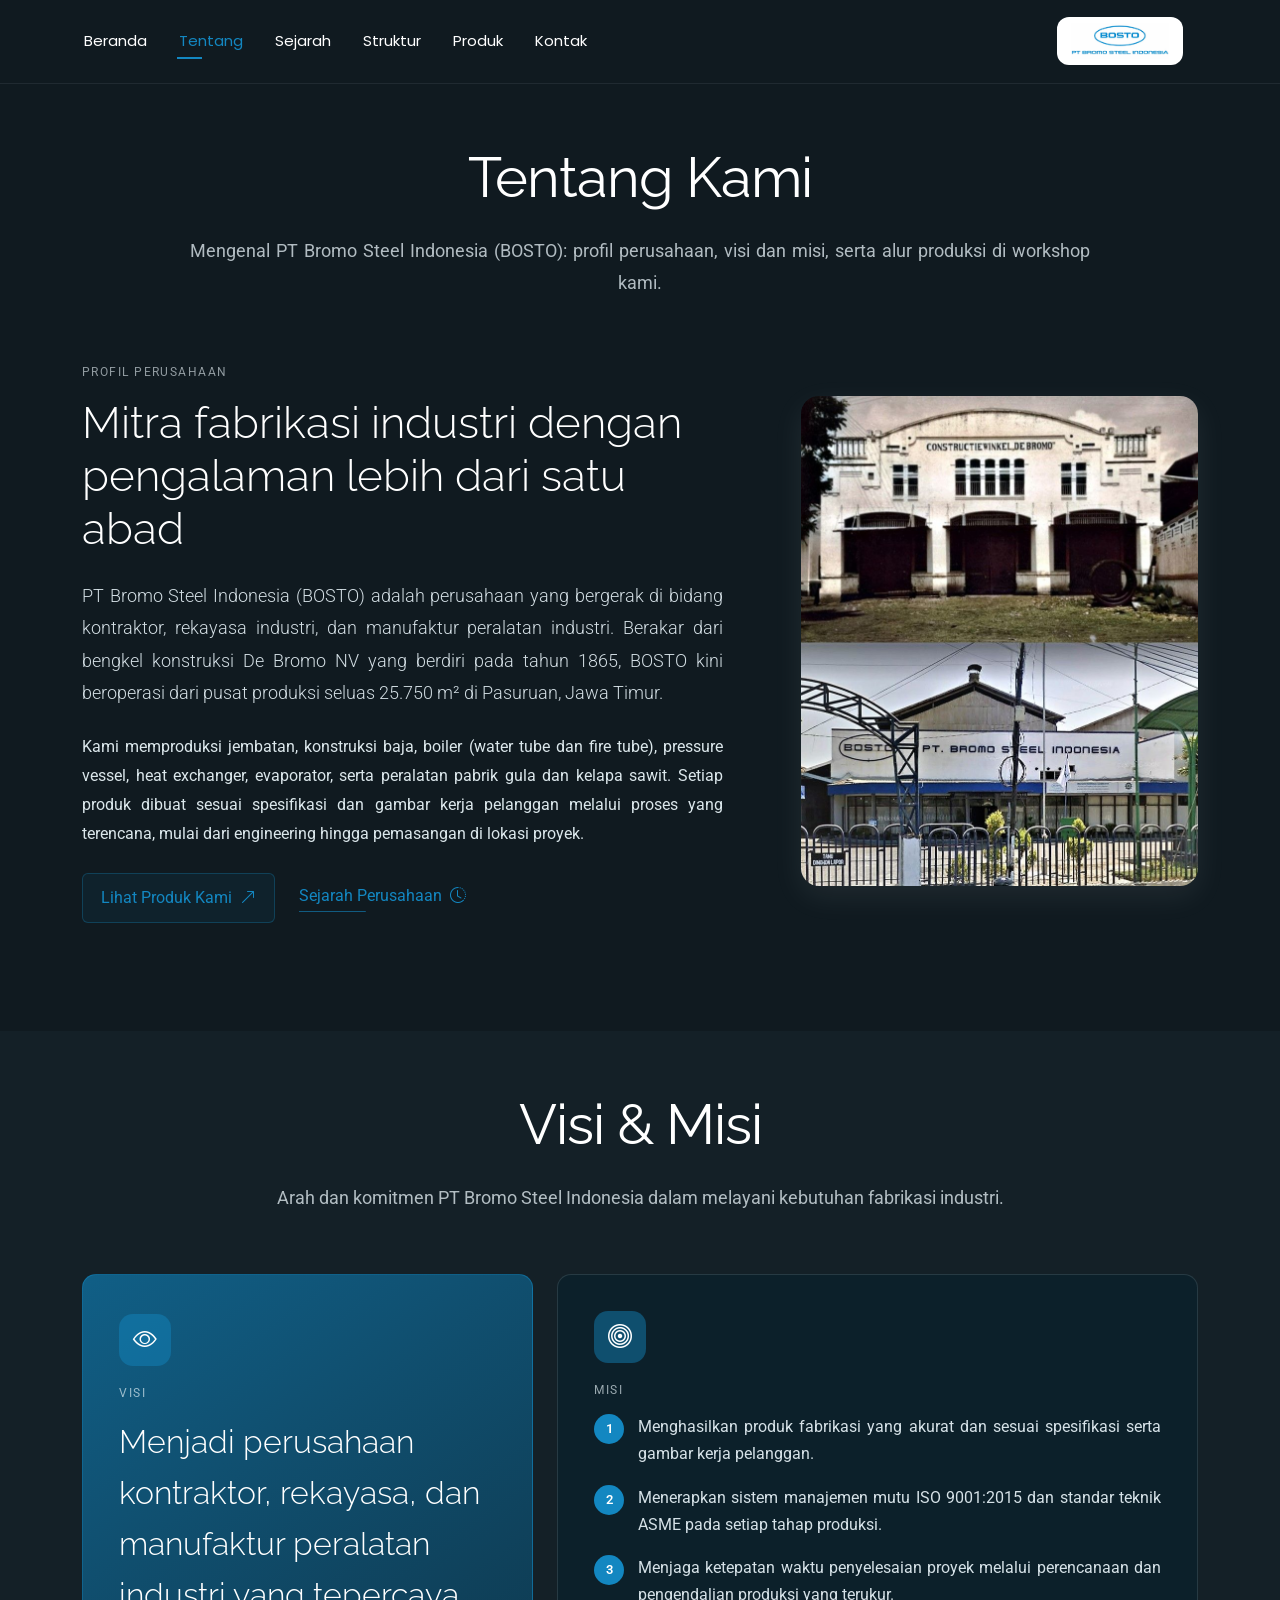
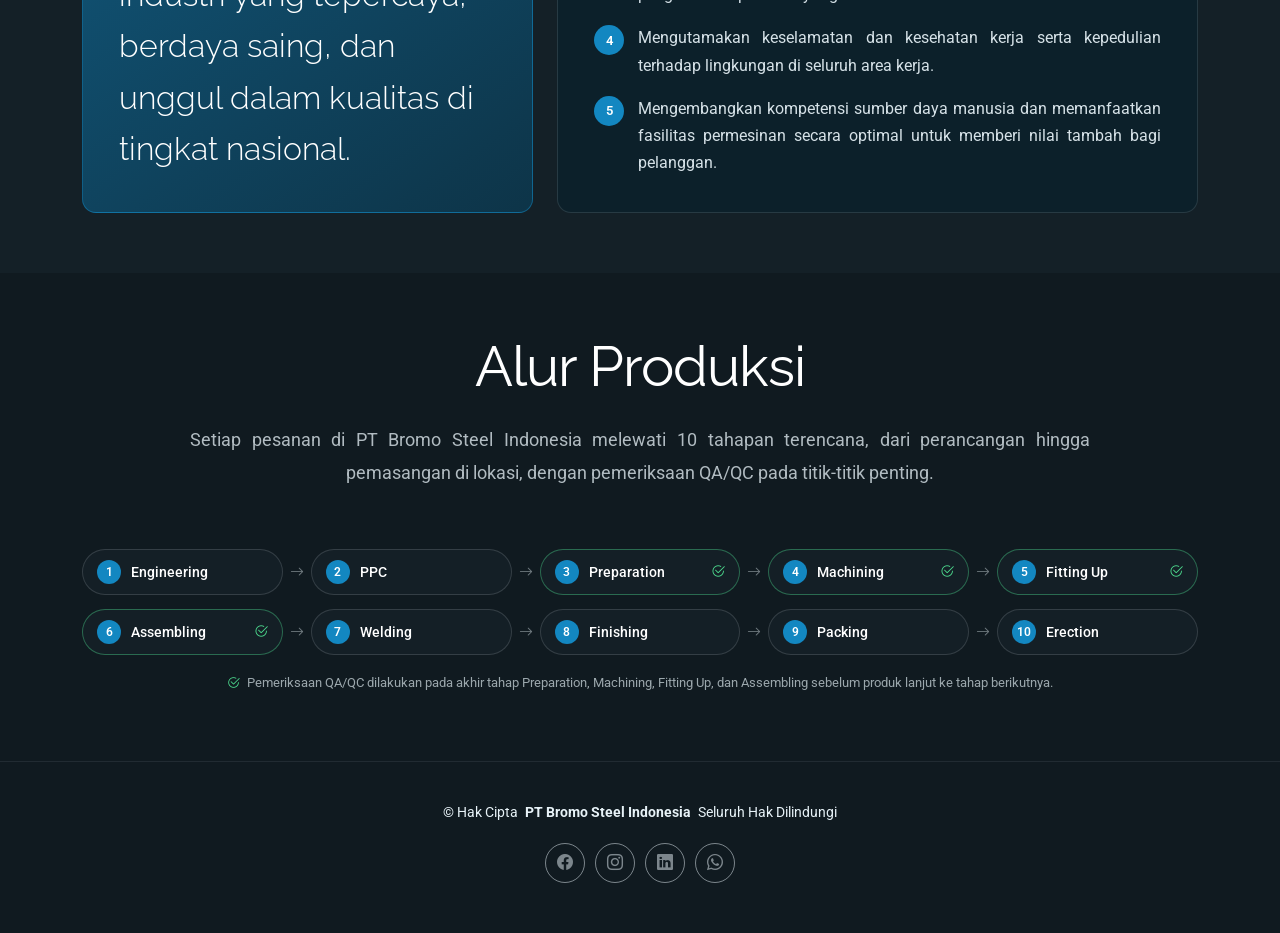
==== commit a53ed12d: "Add custom styles for header social links" ====
--- a/about.html
+++ b/about.html
@@ -26,6 +26,51 @@
 
   <!-- Main CSS File -->
   <link href="assets/css/main.css" rel="stylesheet">
+
+  <!-- CSS logo header (kotak putih lengkung di pojok kanan) -->
+  <style>
+    #header .header-social-links {
+      display: flex;
+      align-items: center;
+      flex-shrink: 0;
+    }
+
+    #header .header-social-links a.logo-bosto {
+      display: flex;
+      align-items: center;
+      margin: 0;
+      padding: 6px 14px;
+      background: #ffffff;
+      border: none;
+      border-radius: 12px;
+      line-height: 0;
+      overflow: hidden;
+      transition: transform 0.25s ease, box-shadow 0.25s ease;
+    }
+
+    #header .header-social-links a.logo-bosto:hover {
+      transform: translateY(-1px);
+      box-shadow: 0 6px 16px rgba(0, 0, 0, 0.35);
+    }
+
+    #header .header-social-links a.logo-bosto img {
+      display: block;
+      height: 36px;
+      width: auto;
+      max-width: none;
+      max-height: none;
+      border-radius: 0;
+    }
+
+    @media (max-width: 576px) {
+      #header .header-social-links a.logo-bosto {
+        padding: 4px 10px;
+      }
+      #header .header-social-links a.logo-bosto img {
+        height: 28px;
+      }
+    }
+  </style>
 
   <!-- =======================================================
   * Template Name: FolioOne
@@ -58,11 +103,11 @@
         <i class="mobile-nav-toggle d-xl-none bi bi-list"></i>
       </nav>
 
+      <!-- Logo PT BOSTO menggantikan ikon sosmed (pojok kanan) -->
       <div class="header-social-links">
-        <a href="https://www.facebook.com/ptbosto/?locale=id_ID" target="_blank" rel="noopener"><i class="bi bi-facebook"></i></a>
-        <a href="https://www.instagram.com/ptbosto/" target="_blank" rel="noopener"><i class="bi bi-instagram"></i></a>
-        <a href="https://www.linkedin.com/company/pt-boma-bisma-indra/home/" target="_blank" rel="noopener"><i class="bi bi-linkedin"></i></a>
-        <a href="https://wa.me/62895363487287" target="_blank" rel="noopener"><i class="bi bi-whatsapp"></i></a>
+        <a href="index.html" class="logo-bosto">
+          <img src="assets/img/logo2.png" alt="Logo PT Bromo Steel Indonesia">
+        </a>
       </div>
 
     </div>
@@ -257,4 +302,4 @@
 
 </body>
 
-</html>+</html>
--- a/assets/css/main.css
+++ b/assets/css/main.css
@@ -704,8 +704,8 @@
 # Hero Section
 --------------------------------------------------------------*/
 .hero {
-  padding: 80px 0;
-  min-height: 100vh;
+  padding: 25px 0;
+  min-height: calc(100vh - 90px);
   display: flex;
   align-items: center;
 }
@@ -760,14 +760,14 @@
 .hero .hero-content p {
   font-size: 1.1rem;
   line-height: 1.6;
-  margin-bottom: 2.5rem;
+  margin-bottom: 1.5rem;
   color: color-mix(in srgb, var(--default-color), transparent 30%);
 }
 
 .hero .hero-actions {
   display: flex;
   gap: 1rem;
-  margin-bottom: 3rem;
+  margin-bottom: 1rem;
 }
 
 .hero .hero-actions .btn {
@@ -842,7 +842,7 @@
 
 .hero .hero-image .image-wrapper {
   position: relative;
-  max-width: 450px;
+  max-width: 360px;
   margin: 0 auto;
 }
 
@@ -3653,3 +3653,179 @@
     overflow-x: auto;
   }
 }
+
+/* Teks pengantar rata kiri-kanan (justify) */
+.portfolio .section-title p {
+  text-align: justify;
+  text-justify: inter-word;
+  text-wrap: wrap;
+}
+
+/* Semua foto produk berukuran sama (rasio 1:1) */
+.portfolio .portfolio-card .portfolio-img img,
+.portfolio .portfolio-card .portfolio-img.is-photo img {
+  display: block;
+  width: 100%;
+  height: auto;
+  aspect-ratio: 1 / 1;
+  object-fit: cover;
+}
+
+/* Isi kartu: tag selalu rapat di bawah agar kartu sama tinggi */
+.portfolio .portfolio-card .portfolio-info {
+  display: flex;
+  flex-direction: column;
+}
+
+.portfolio .portfolio-card .portfolio-info .portfolio-tags {
+  margin-top: auto;
+}
+
+/* Pop-up foto (lightbox): semua foto tampil dalam kotak berukuran sama */
+.glightbox-container .gslide-image img {
+  width: min(92vw, 720px) !important;
+  height: min(68vh, 540px) !important;
+  max-width: none !important;
+  max-height: none !important;
+  object-fit: contain;
+  background: #0b1419;
+}
+
+
+@media (min-width: 992px) {
+
+  body.index-page {
+    min-height: 100vh;
+    min-height: 100dvh;
+    display: flex;
+    flex-direction: column;
+  }
+
+  /* Header lebih ramping */
+  body.index-page .header {
+    flex-shrink: 0;
+    padding: 8px 0;
+  }
+
+  /* Hero mengisi ruang tengah, min-height bawaan template dimatikan */
+  body.index-page .main {
+    flex: 1 0 auto;
+    display: flex;
+    flex-direction: column;
+  }
+
+  body.index-page .hero {
+    flex: 1 0 auto;
+    min-height: 0;
+    padding: 2vh 0;
+  }
+
+  /* Teks mengecil mengikuti tinggi layar */
+  body.index-page .hero .hero-content h1 {
+    font-size: clamp(2rem, 6vh, 3.2rem);
+    margin-bottom: 0.5rem;
+  }
+
+  body.index-page .hero .hero-content h2 {
+    font-size: clamp(1.1rem, 3vh, 1.4rem);
+    margin-bottom: 0.8rem;
+  }
+
+  body.index-page .hero .hero-content p {
+    font-size: clamp(0.85rem, 2vh, 1.05rem);
+    line-height: 1.5;
+    margin-bottom: 0.8rem;
+  }
+
+  body.index-page .hero .hero-actions {
+    margin-bottom: 0;
+  }
+
+  body.index-page .hero .hero-actions .btn {
+    padding: 8px 26px;
+  }
+
+  /* Gambar mengecil mengikuti tinggi layar */
+body.index-page .hero .hero-image .image-wrapper {
+  max-width: min(460px, 50vh);
+}
+
+  /* Footer ramping, tetap tampil */
+  body.index-page .footer {
+    flex-shrink: 0;
+    padding: 10px 0;
+  }
+
+  body.index-page .footer .copyright p {
+    margin-bottom: 0;
+  }
+
+  body.index-page .footer .social-links {
+    margin-top: 6px;
+  }
+
+  body.index-page .footer .social-links a {
+    width: 32px;
+    height: 32px;
+    font-size: 14px;
+  }
+
+  /* Div credits kosong, hilangkan supaya tidak makan tempat */
+  body.index-page .footer .credits {
+    display: none;
+  }
+}
+
+/* Kartu melayang (Kontruksi, Fabrikasi, Baja) dikecilkan */
+body.index-page .hero .hero-image .floating-elements .floating-card {
+  padding: 8px 14px;
+  border-radius: 12px;
+  gap: 8px;
+  font-size: 0.85rem;
+}
+
+body.index-page .hero .hero-image .floating-elements .floating-card i {
+  font-size: 1.1rem;
+}
+
+body.about-page .about .intro-content p,
+body.about-page .about .intro-content .lead {
+  text-align: justify;
+  text-justify: inter-word;
+}
+
+/* Visi */
+body.about-page .visi-misi .vm-vision-text {
+  text-align: justify;
+  text-justify: inter-word;
+}
+
+/* Misi (li berupa flex, jadi p harus melebar penuh) */
+body.about-page .visi-misi .vm-list p {
+  flex: 1;
+  text-align: justify;
+  text-justify: inter-word;
+}
+
+/* Deskripsi di bawah judul section & keterangan QA/QC */
+body.about-page .section-title p,
+body.about-page .alur-produksi .flow-legend {
+  text-align: justify;
+  text-justify: inter-word;
+  text-align-last: center; /* baris terakhir tetap di tengah */
+  text-wrap: wrap;
+}
+
+/* Isi kartu Visi diposisikan di tengah secara vertikal */
+body.about-page .vm-vision {
+  display: flex;
+  flex-direction: column;
+  justify-content: center;
+}
+
+/* Teks Visi lebih besar & rapat supaya mengisi kartu */
+body.about-page .visi-misi .vm-vision-text {
+  font-size: clamp(22px, 2.6vw, 32px);
+  line-height: 1.6;
+  text-align: left;   /* hilangkan renggang antar kata akibat justify */
+}
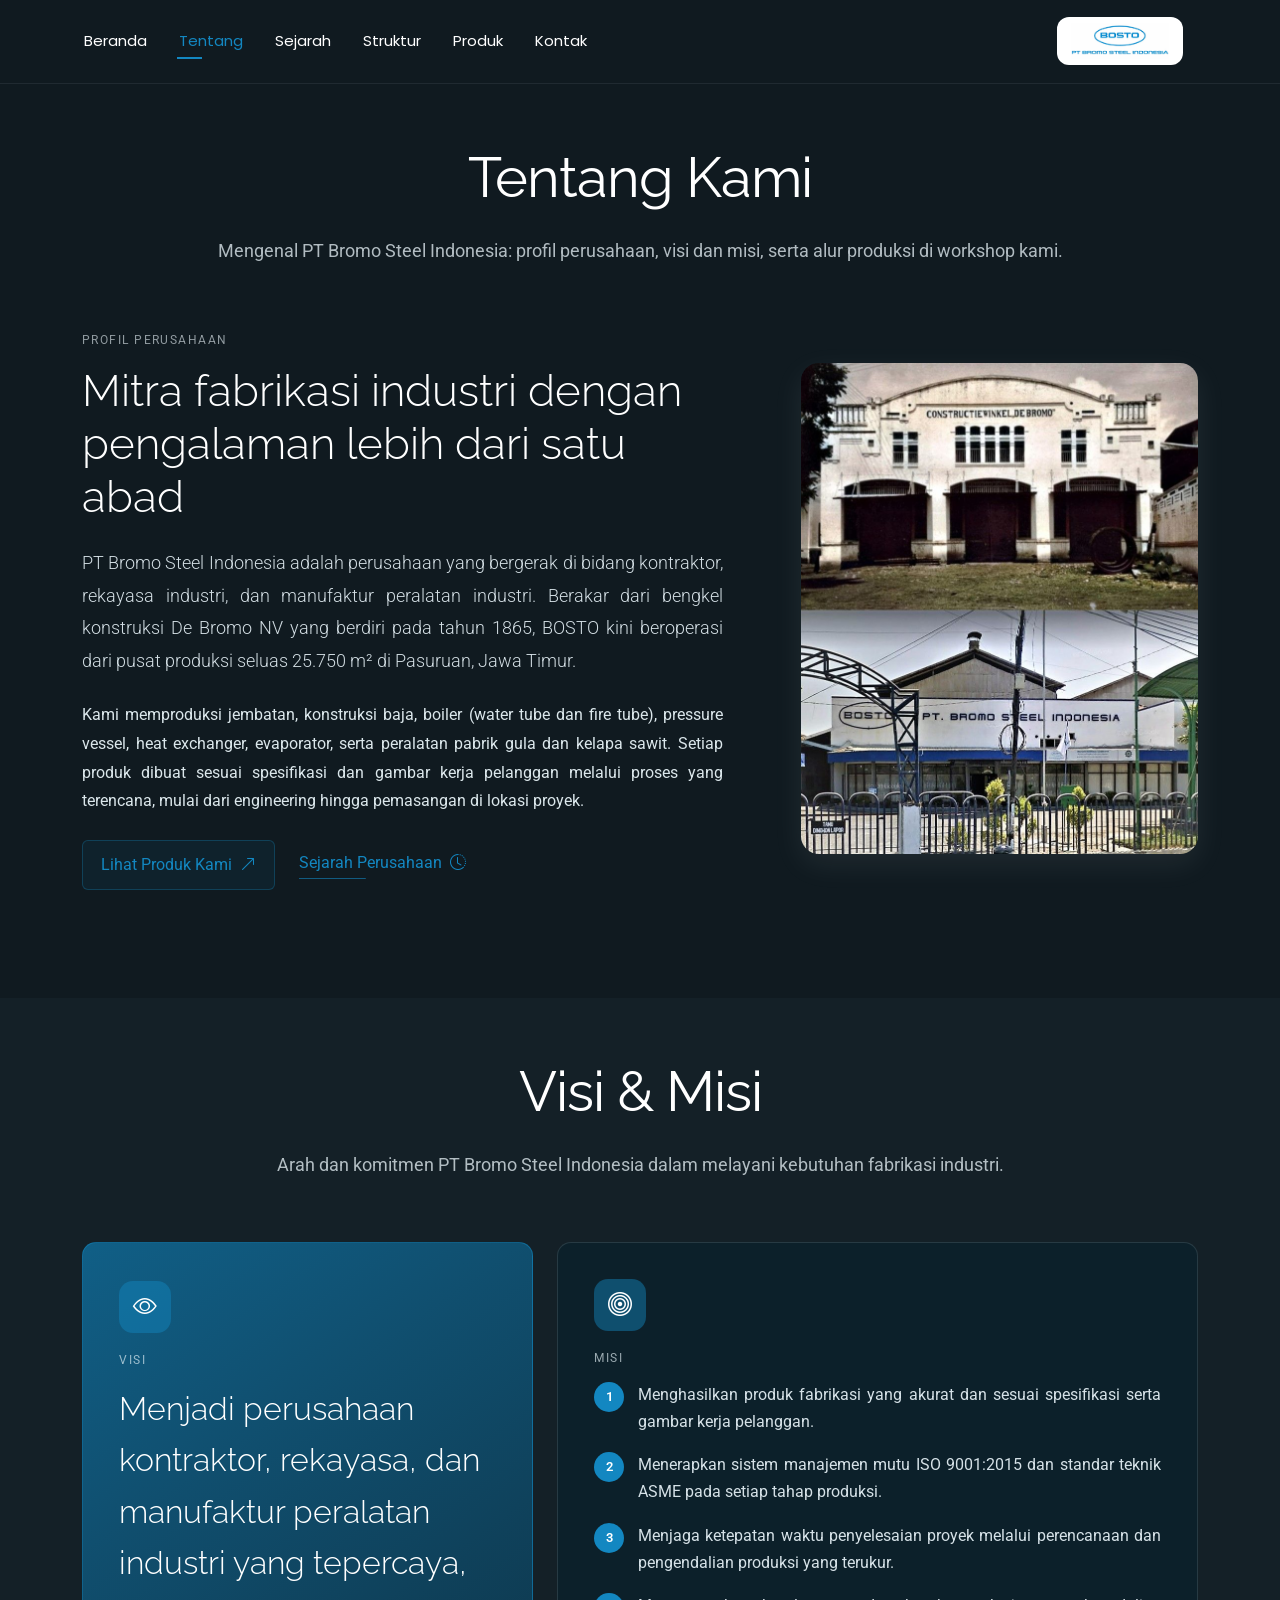
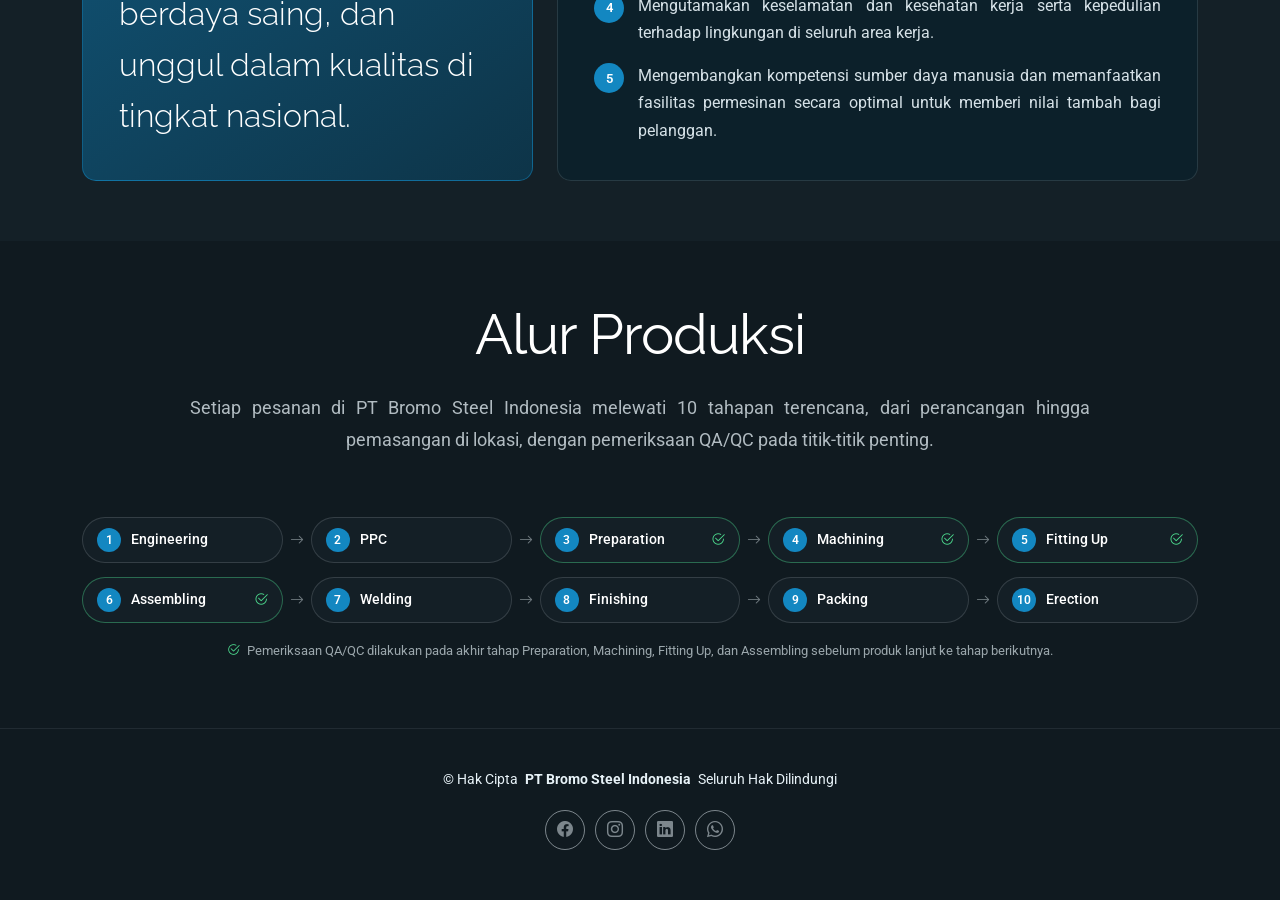
==== commit d564d4a7: "Update about.html" ====
--- a/about.html
+++ b/about.html
@@ -5,8 +5,8 @@
   <meta charset="utf-8">
   <meta content="width=device-width, initial-scale=1.0" name="viewport">
   <title>PT Bromo Steel Indonesia (BOSTO)</title>
-  <meta name="description" content="Tentang PT Bromo Steel Indonesia (BOSTO): profil perusahaan, visi dan misi, serta alur produksi fabrikasi industri di Pasuruan, Jawa Timur.">
-  <meta name="keywords" content="PT Bromo Steel Indonesia, BOSTO, fabrikasi, boiler, pressure vessel, konstruksi baja, Pasuruan">
+  <meta name="description" content="Tentang PT Bromo Steel Indonesia: profil perusahaan, visi dan misi, serta alur produksi fabrikasi industri di Pasuruan, Jawa Timur.">
+  <meta name="keywords" content="PT Bromo Steel Indonesia, fabrikasi, boiler, pressure vessel, konstruksi baja, Pasuruan">
 
   <!-- Favicons -->
   <link href="assets/img/logo1.png" rel="icon">
@@ -121,7 +121,7 @@
       <!-- Section Title -->
       <div class="container section-title" data-aos="fade-up">
         <h2>Tentang Kami</h2>
-        <p>Mengenal PT Bromo Steel Indonesia (BOSTO): profil perusahaan, visi dan misi, serta alur produksi di workshop kami.</p>
+        <p>Mengenal PT Bromo Steel Indonesia: profil perusahaan, visi dan misi, serta alur produksi di workshop kami.</p>
       </div><!-- End Section Title -->
 
       <div class="container" data-aos="fade-up" data-aos-delay="100">
@@ -133,7 +133,7 @@
               <span class="eyebrow">Profil Perusahaan</span>
               <h2 class="headline">Mitra fabrikasi industri dengan pengalaman lebih dari satu abad</h2>
               <p class="lead">
-                PT Bromo Steel Indonesia (BOSTO) adalah perusahaan yang bergerak di bidang kontraktor, rekayasa industri, dan manufaktur peralatan industri. Berakar dari bengkel konstruksi De Bromo NV yang berdiri pada tahun 1865, BOSTO kini beroperasi dari pusat produksi seluas 25.750 m² di Pasuruan, Jawa Timur.
+                PT Bromo Steel Indonesia adalah perusahaan yang bergerak di bidang kontraktor, rekayasa industri, dan manufaktur peralatan industri. Berakar dari bengkel konstruksi De Bromo NV yang berdiri pada tahun 1865, BOSTO kini beroperasi dari pusat produksi seluas 25.750 m² di Pasuruan, Jawa Timur.
               </p>
               <p>
                 Kami memproduksi jembatan, konstruksi baja, boiler (water tube dan fire tube), pressure vessel, heat exchanger, evaporator, serta peralatan pabrik gula dan kelapa sawit. Setiap produk dibuat sesuai spesifikasi dan gambar kerja pelanggan melalui proses yang terencana, mulai dari engineering hingga pemasangan di lokasi proyek.
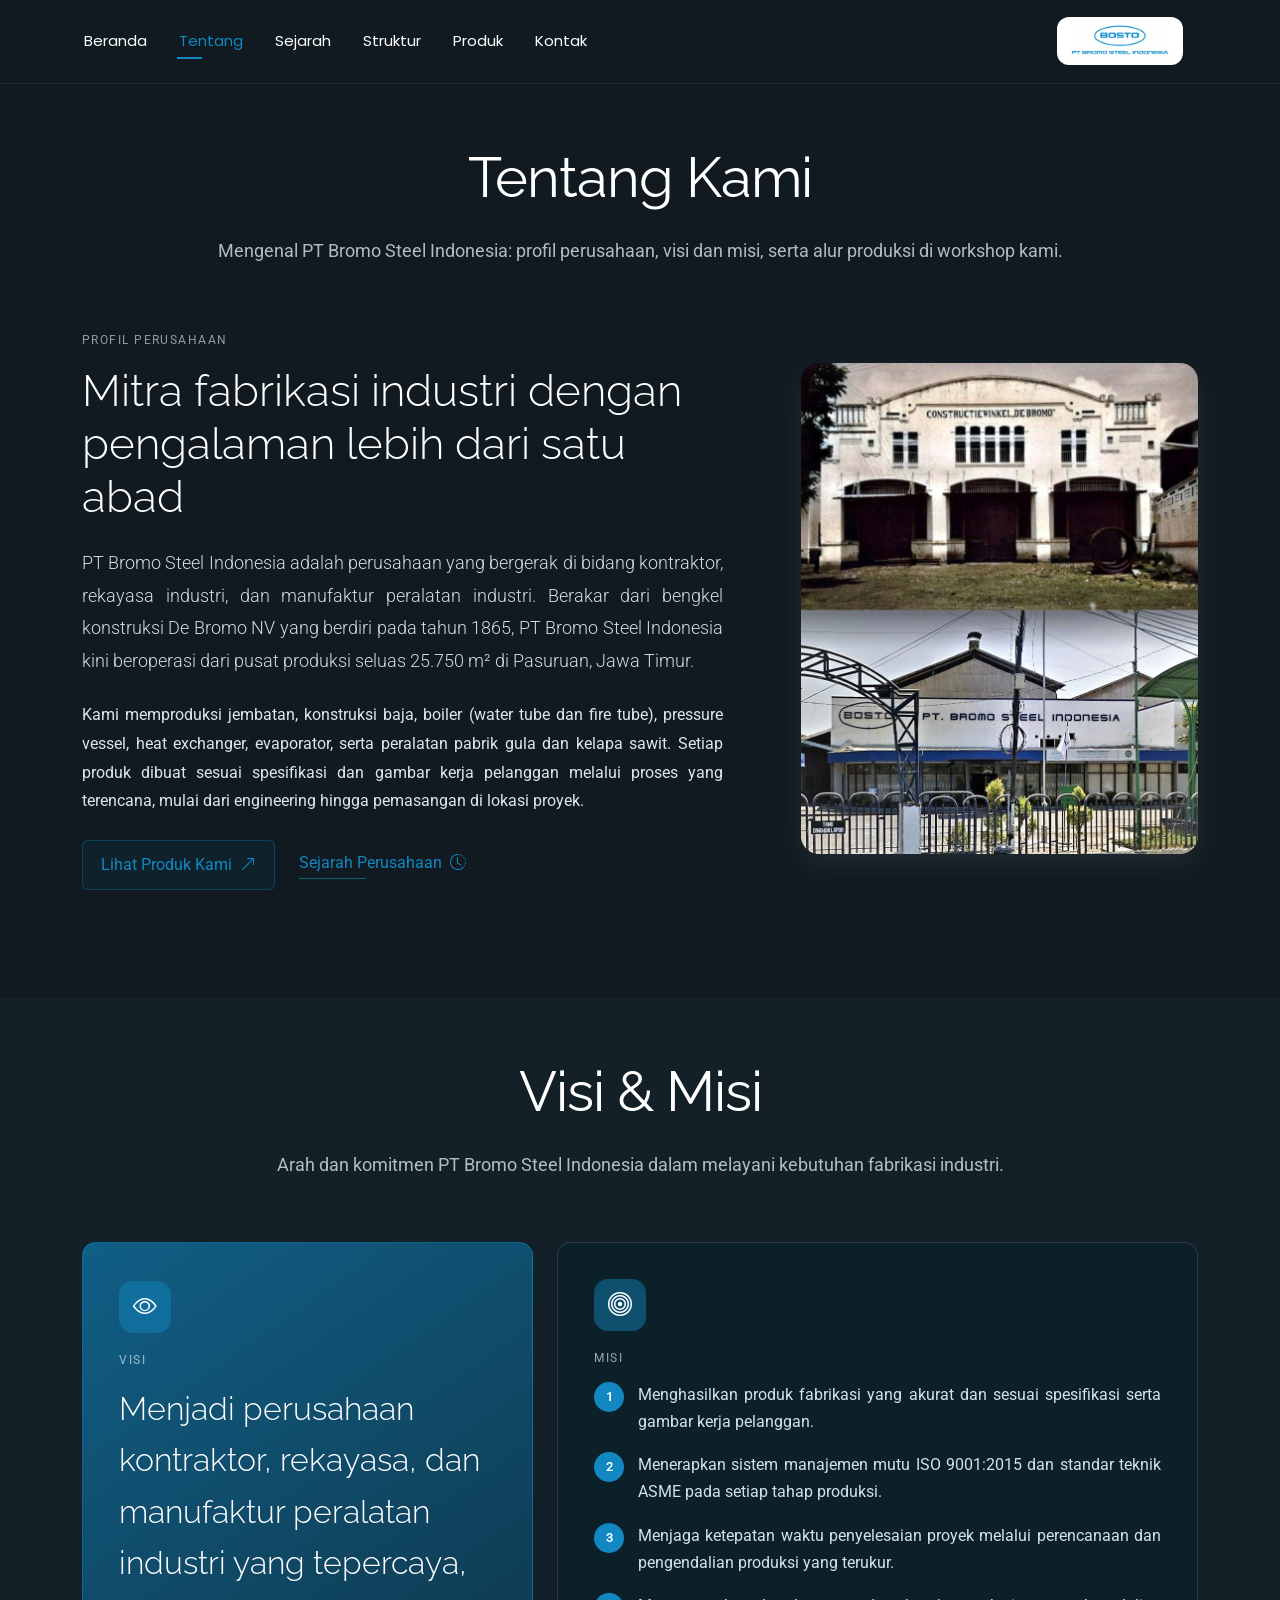
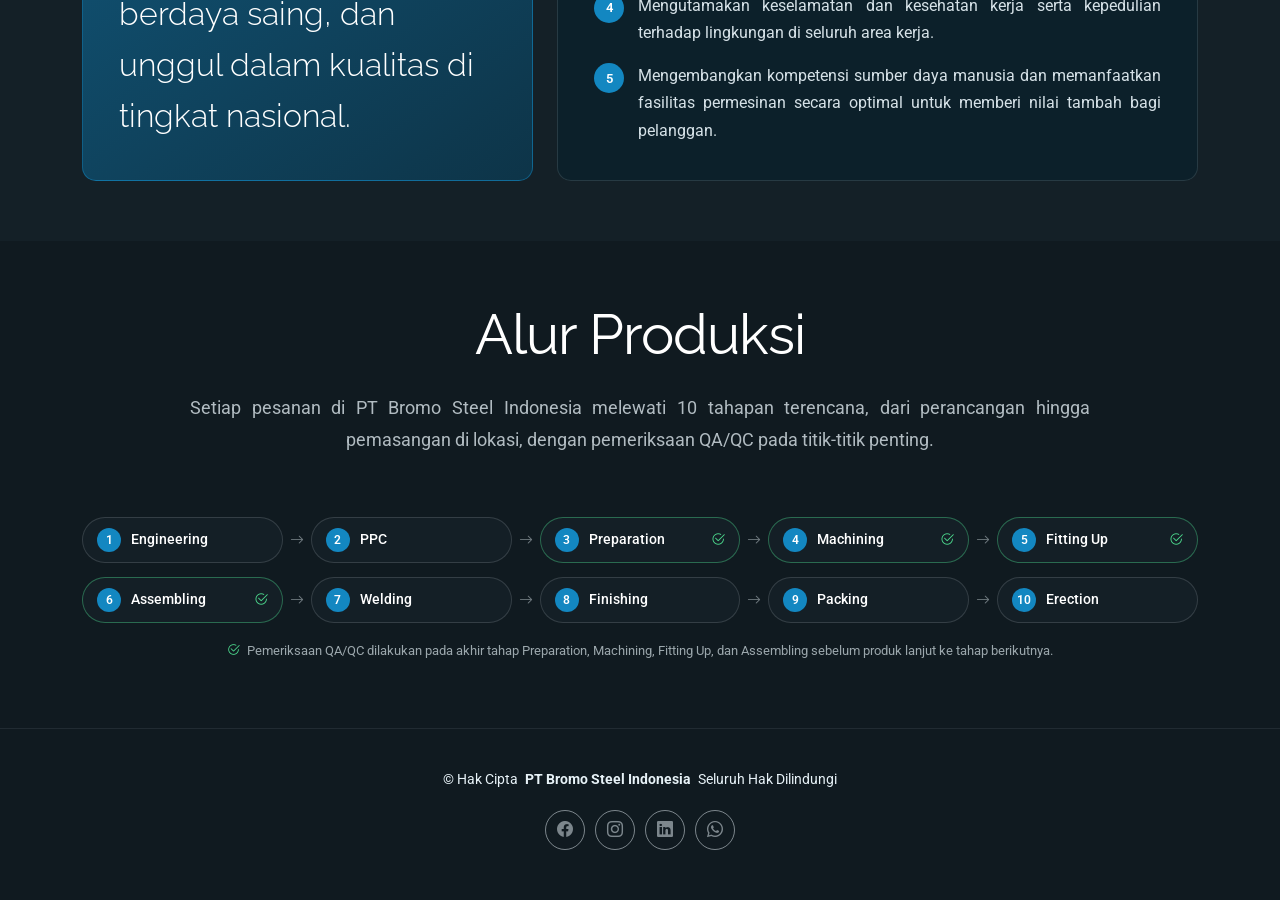
==== commit 6284abd5: "Update about.html" ====
--- a/about.html
+++ b/about.html
@@ -133,7 +133,7 @@
               <span class="eyebrow">Profil Perusahaan</span>
               <h2 class="headline">Mitra fabrikasi industri dengan pengalaman lebih dari satu abad</h2>
               <p class="lead">
-                PT Bromo Steel Indonesia adalah perusahaan yang bergerak di bidang kontraktor, rekayasa industri, dan manufaktur peralatan industri. Berakar dari bengkel konstruksi De Bromo NV yang berdiri pada tahun 1865, BOSTO kini beroperasi dari pusat produksi seluas 25.750 m² di Pasuruan, Jawa Timur.
+                PT Bromo Steel Indonesia adalah perusahaan yang bergerak di bidang kontraktor, rekayasa industri, dan manufaktur peralatan industri. Berakar dari bengkel konstruksi De Bromo NV yang berdiri pada tahun 1865, PT Bromo Steel Indonesia kini beroperasi dari pusat produksi seluas 25.750 m² di Pasuruan, Jawa Timur.
               </p>
               <p>
                 Kami memproduksi jembatan, konstruksi baja, boiler (water tube dan fire tube), pressure vessel, heat exchanger, evaporator, serta peralatan pabrik gula dan kelapa sawit. Setiap produk dibuat sesuai spesifikasi dan gambar kerja pelanggan melalui proses yang terencana, mulai dari engineering hingga pemasangan di lokasi proyek.
